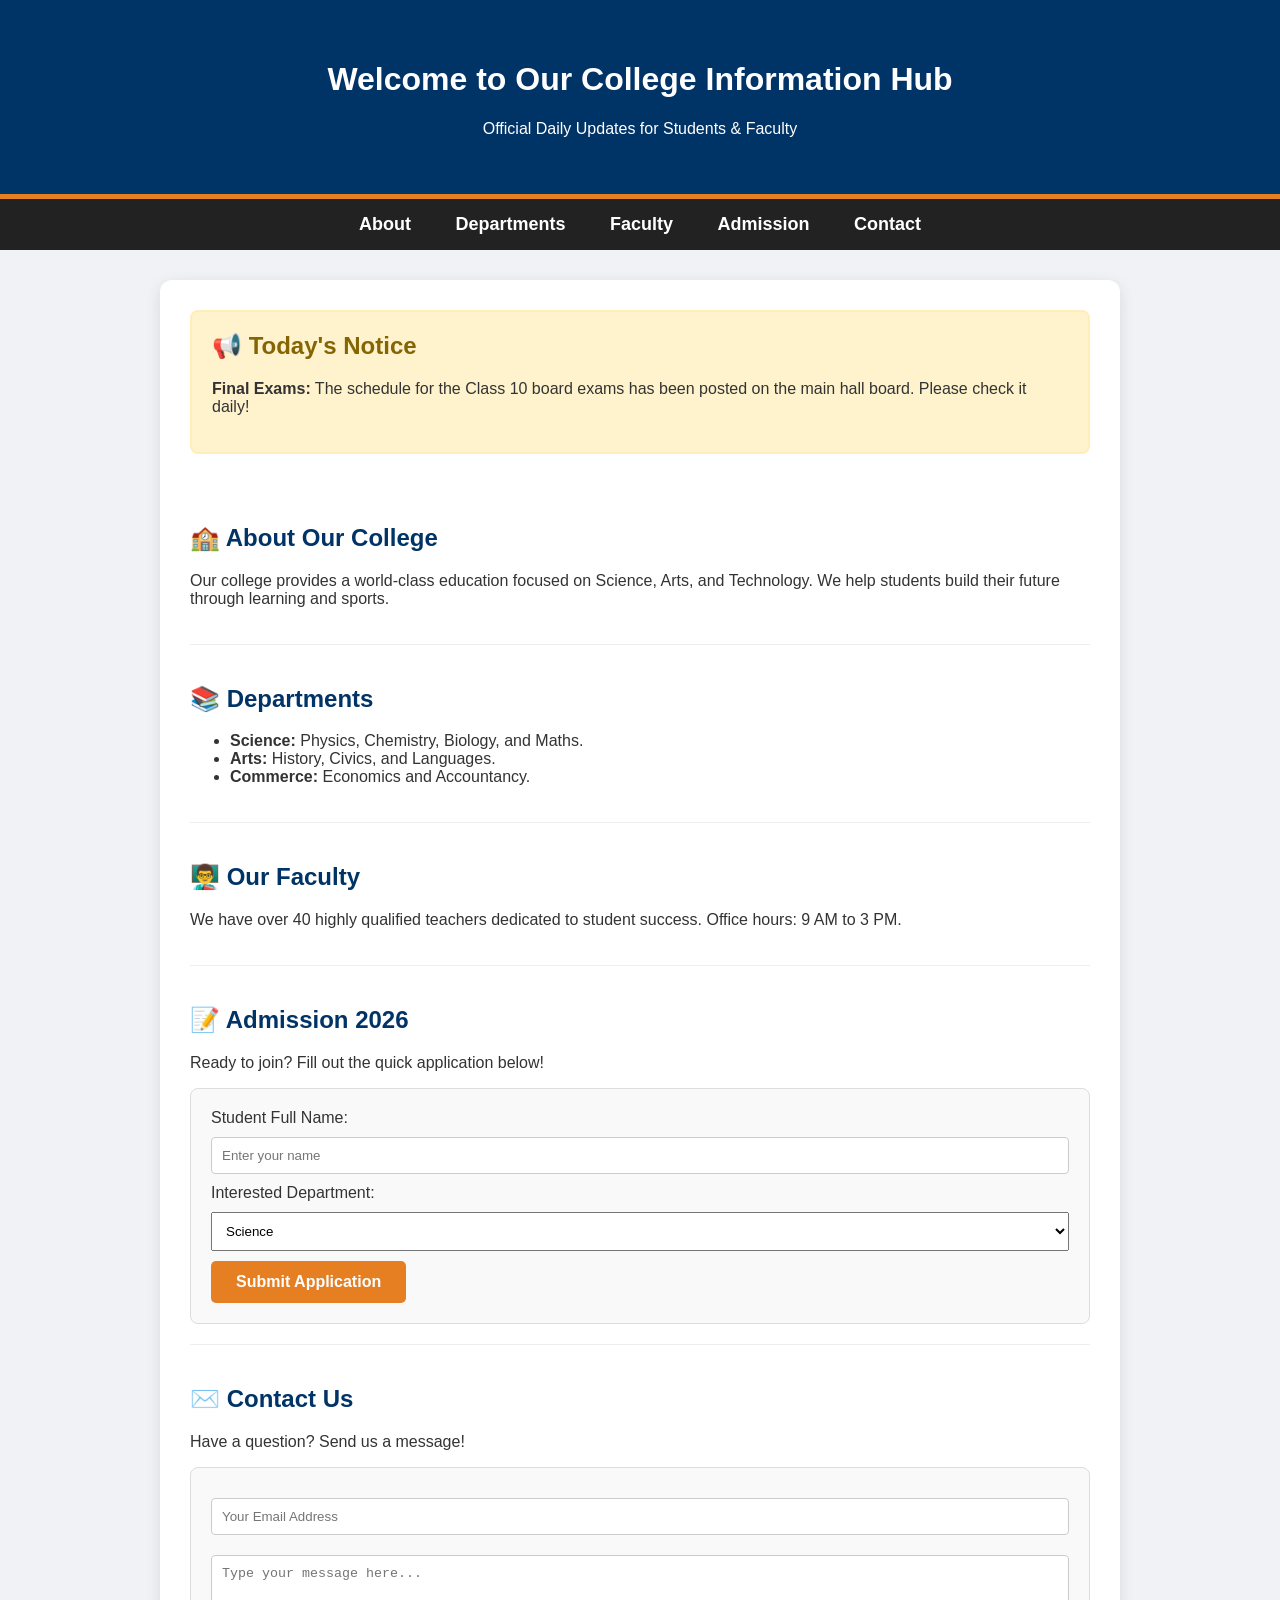
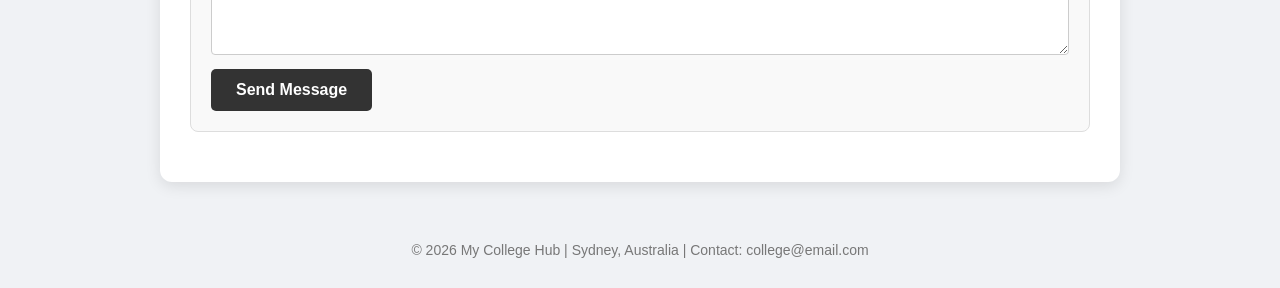
==== index.html @ e06d5045 "Update index.html" ====
<!DOCTYPE html>
<html>
<head>
    <title>My College Information Hub</title>
    <style>
        body { font-family: 'Segoe UI', Tahoma, Geneva, Verdana, sans-serif; margin: 0; background-color: #f0f2f5; color: #333; }
        header { background: #003366; color: white; padding: 40px 20px; text-align: center; border-bottom: 5px solid #e67e22; }
        nav { background: #222; padding: 15px; text-align: center; position: sticky; top: 0; z-index: 1000; }
        nav a { color: white; text-decoration: none; margin: 0 20px; font-weight: bold; font-size: 18px; }
        nav a:hover { color: #e67e22; }
        .main-container { max-width: 900px; margin: 30px auto; background: white; padding: 30px; border-radius: 12px; box-shadow: 0 4px 15px rgba(0,0,0,0.1); }
        .notice-board { background: #fff3cd; border: 2px solid #ffeeba; padding: 20px; border-radius: 8px; margin-bottom: 30px; }
        .notice-board h2 { color: #856404; margin-top: 0; }
        section { padding: 20px 0; border-bottom: 1px solid #eee; }
        h2 { color: #003366; }
        
        /* New styles for the Form */
        .form-box { background: #f9f9f9; padding: 20px; border-radius: 8px; border: 1px solid #ddd; margin-top: 15px; text-align: left; }
        input, textarea { width: 100%; padding: 10px; margin: 10px 0; border: 1px solid #ccc; border-radius: 4px; box-sizing: border-box; }
        
        footer { text-align: center; padding: 30px; color: #777; font-size: 14px; }
        .btn { background: #e67e22; color: white; padding: 12px 25px; border: none; border-radius: 5px; cursor: pointer; font-size: 16px; font-weight: bold; }
        .btn:hover { background: #d35400; }
    </style>
</head>
<body>

<header>
    <h1>Welcome to Our College Information Hub</h1>
    <p>Official Daily Updates for Students & Faculty</p>
</header>

<nav>
    <a href="#about">About</a>
    <a href="#departments">Departments</a>
    <a href="#faculty">Faculty</a>
    <a href="#admission">Admission</a>
    <a href="#contact">Contact</a>
</nav>

<div class="main-container">

    <div class="notice-board">
        <h2>📢 Today's Notice</h2>
        <p><strong>Final Exams:</strong> The schedule for the Class 10 board exams has been posted on the main hall board. Please check it daily!</p>
    </div>

    <section id="about">
        <h2>🏫 About Our College</h2>
        <p>Our college provides a world-class education focused on Science, Arts, and Technology. We help students build their future through learning and sports.</p>
    </section>

    <section id="departments">
        <h2>📚 Departments</h2>
        <ul>
            <li><strong>Science:</strong> Physics, Chemistry, Biology, and Maths.</li>
            <li><strong>Arts:</strong> History, Civics, and Languages.</li>
            <li><strong>Commerce:</strong> Economics and Accountancy.</li>
        </ul>
    </section>

    <section id="faculty">
        <h2>👨‍🏫 Our Faculty</h2>
        <p>We have over 40 highly qualified teachers dedicated to student success. Office hours: 9 AM to 3 PM.</p>
    </section>

    <section id="admission">
        <h2>📝 Admission 2026</h2>
        <p>Ready to join? Fill out the quick application below!</p>
        
        <div class="form-box">
            <label>Student Full Name:</label>
            <input type="text" id="studentName" placeholder="Enter your name">
            
            <label>Interested Department:</label>
            <select style="width: 100%; padding: 10px; margin: 10px 0;">
                <option>Science</option>
                <option>Arts</option>
                <option>Commerce</option>
            </select>

            <button class="btn" onclick="submitForm()">Submit Application</button>
        </div>
    </section>

    <section id="contact" style="border-bottom: none;">
        <h2>✉️ Contact Us</h2>
        <p>Have a question? Send us a message!</p>
        <div class="form-box">
            <input type="email" placeholder="Your Email Address">
            <textarea placeholder="Type your message here..." style="height: 100px;"></textarea>
            <button class="btn" style="background: #333;" onclick="submitForm()">Send Message</button>
        </div>
    </section>

</div>

<footer>
    &copy; 2026 My College Hub | Sydney, Australia | Contact: college@email.com
</footer>

<script>
    function submitForm() {
        alert("Success! Your information has been sent to the College Office. We will contact you soon!");
    }
</script>

</body>
</html>
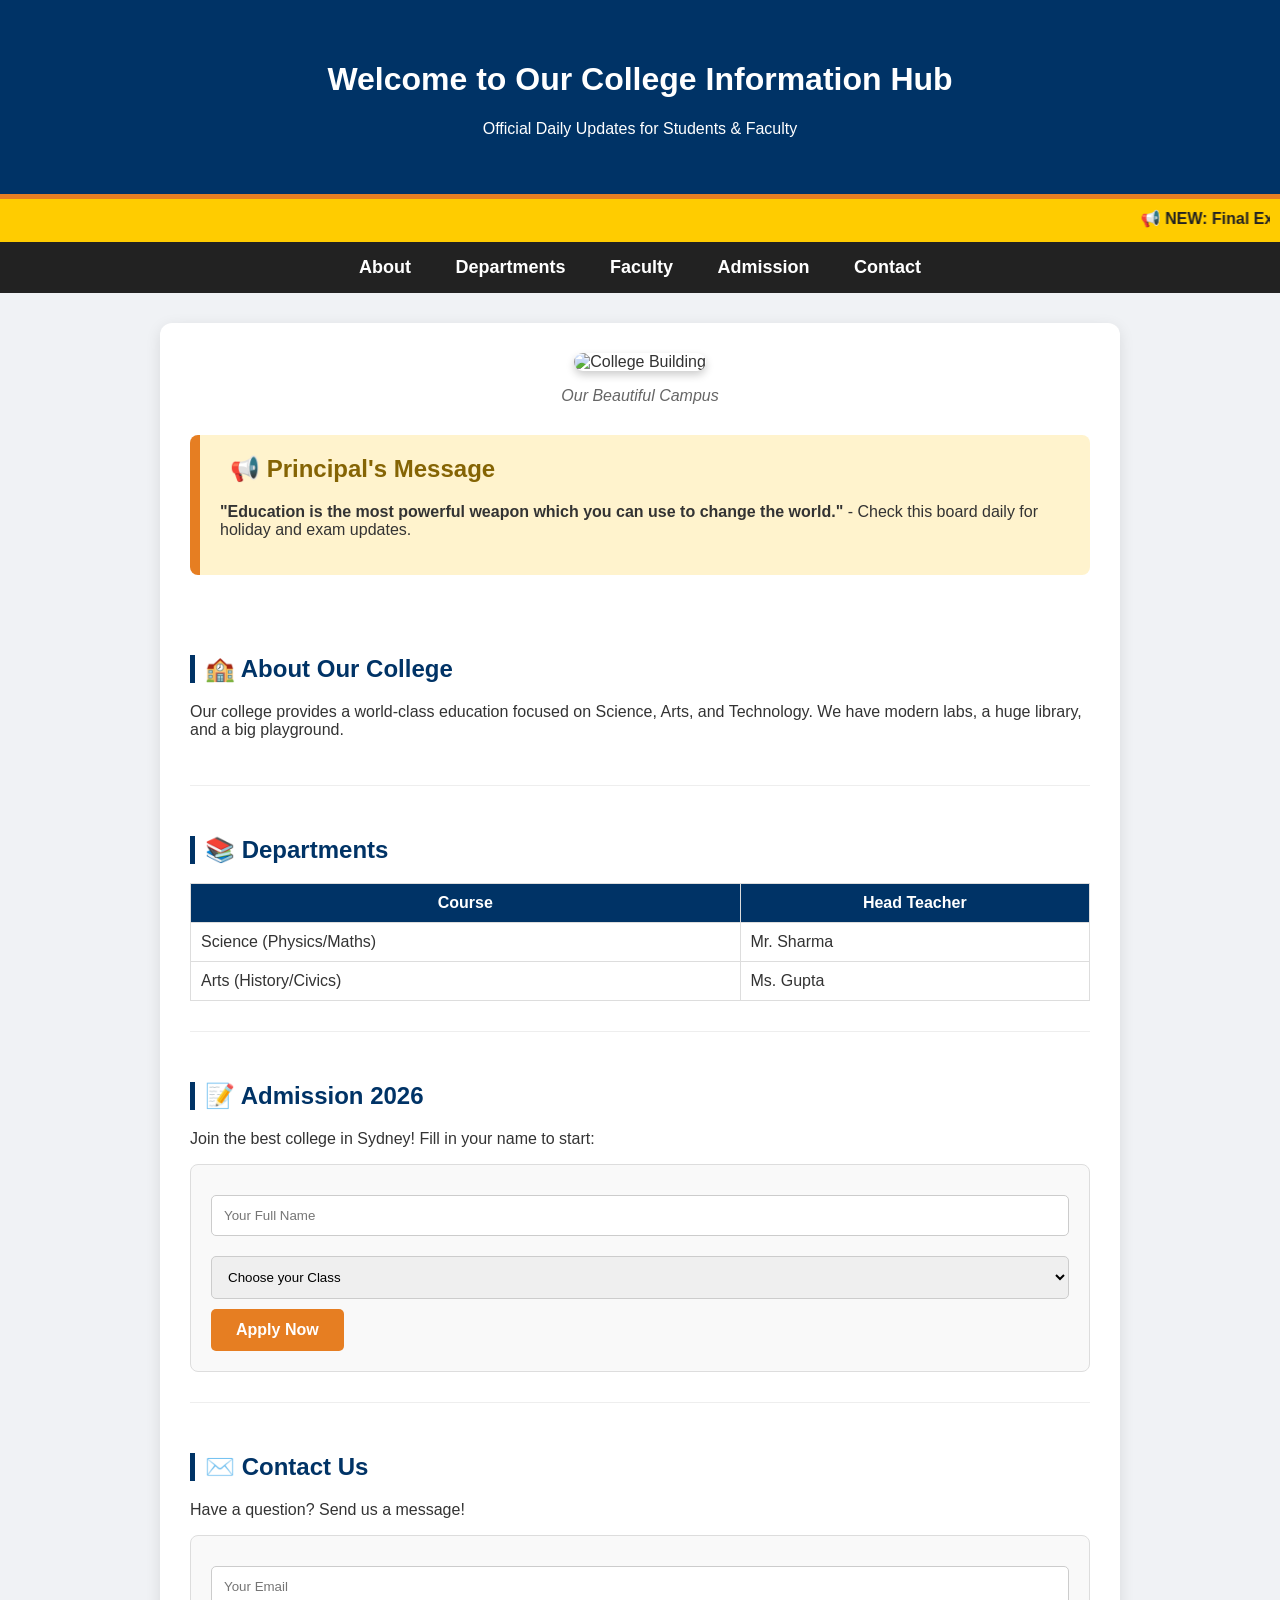
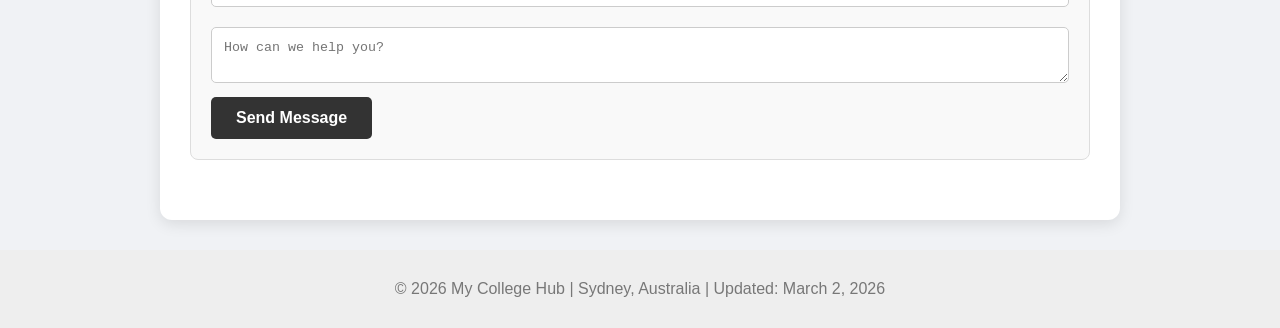
==== commit 7597247c: "Update index.html" ====
--- a/index.html
+++ b/index.html
@@ -3,24 +3,33 @@
 <head>
     <title>My College Information Hub</title>
     <style>
+        /* This part makes the website look beautiful */
         body { font-family: 'Segoe UI', Tahoma, Geneva, Verdana, sans-serif; margin: 0; background-color: #f0f2f5; color: #333; }
+        
         header { background: #003366; color: white; padding: 40px 20px; text-align: center; border-bottom: 5px solid #e67e22; }
+        
+        /* THE MOVING NEWS BAR */
+        .news-ticker { background: #ffcc00; color: #222; padding: 10px; font-weight: bold; overflow: hidden; }
+        
         nav { background: #222; padding: 15px; text-align: center; position: sticky; top: 0; z-index: 1000; }
-        nav a { color: white; text-decoration: none; margin: 0 20px; font-weight: bold; font-size: 18px; }
-        nav a:hover { color: #e67e22; }
+        nav a { color: white; text-decoration: none; margin: 0 20px; font-weight: bold; font-size: 18px; transition: 0.3s; }
+        nav a:hover { color: #e67e22; border-bottom: 2px solid #e67e22; }
+        
         .main-container { max-width: 900px; margin: 30px auto; background: white; padding: 30px; border-radius: 12px; box-shadow: 0 4px 15px rgba(0,0,0,0.1); }
-        .notice-board { background: #fff3cd; border: 2px solid #ffeeba; padding: 20px; border-radius: 8px; margin-bottom: 30px; }
-        .notice-board h2 { color: #856404; margin-top: 0; }
-        section { padding: 20px 0; border-bottom: 1px solid #eee; }
-        h2 { color: #003366; }
         
-        /* New styles for the Form */
-        .form-box { background: #f9f9f9; padding: 20px; border-radius: 8px; border: 1px solid #ddd; margin-top: 15px; text-align: left; }
-        input, textarea { width: 100%; padding: 10px; margin: 10px 0; border: 1px solid #ccc; border-radius: 4px; box-sizing: border-box; }
+        .notice-board { background: #fff3cd; border-left: 10px solid #e67e22; padding: 20px; border-radius: 8px; margin-bottom: 30px; }
         
-        footer { text-align: center; padding: 30px; color: #777; font-size: 14px; }
-        .btn { background: #e67e22; color: white; padding: 12px 25px; border: none; border-radius: 5px; cursor: pointer; font-size: 16px; font-weight: bold; }
-        .btn:hover { background: #d35400; }
+        section { padding: 30px 0; border-bottom: 1px solid #eee; }
+        h2 { color: #003366; border-left: 5px solid #003366; padding-left: 10px; }
+        
+        /* MAKING BUTTONS COOL */
+        .btn { background: #e67e22; color: white; padding: 12px 25px; border: none; border-radius: 5px; cursor: pointer; font-size: 16px; font-weight: bold; transition: 0.3s; }
+        .btn:hover { background: #d35400; transform: scale(1.05); }
+
+        .form-box { background: #f9f9f9; padding: 20px; border-radius: 8px; border: 1px solid #ddd; margin-top: 15px; }
+        input, select, textarea { width: 100%; padding: 12px; margin: 10px 0; border: 1px solid #ccc; border-radius: 5px; box-sizing: border-box; }
+        
+        footer { text-align: center; padding: 30px; color: #777; background: #eee; margin-top: 20px; }
     </style>
 </head>
 <body>
@@ -29,6 +38,10 @@
     <h1>Welcome to Our College Information Hub</h1>
     <p>Official Daily Updates for Students & Faculty</p>
 </header>
+
+<div class="news-ticker">
+    <marquee>📢 NEW: Final Exam Hall Tickets are now available in the office! | Sports Day registrations close this Friday! | Welcome to the 2026 Batch!</marquee>
+</div>
 
 <nav>
     <a href="#about">About</a>
@@ -40,46 +53,50 @@
 
 <div class="main-container">
 
+    <div style="text-align: center; margin-bottom: 30px;">
+        <img src="https://images.unsplash.com/photo-1541339907198-e08756dedf3f?auto=format&fit=crop&w=800&q=80" alt="College Building" style="width:100%; border-radius:12px; box-shadow: 0 4px 8px rgba(0,0,0,0.2);">
+        <p style="font-style: italic; color: #666;">Our Beautiful Campus</p>
+    </div>
+
     <div class="notice-board">
-        <h2>📢 Today's Notice</h2>
-        <p><strong>Final Exams:</strong> The schedule for the Class 10 board exams has been posted on the main hall board. Please check it daily!</p>
+        <h2 style="border:none; margin-top:0; color:#856404;">📢 Principal's Message</h2>
+        <p><strong>"Education is the most powerful weapon which you can use to change the world."</strong> - Check this board daily for holiday and exam updates.</p>
     </div>
 
     <section id="about">
         <h2>🏫 About Our College</h2>
-        <p>Our college provides a world-class education focused on Science, Arts, and Technology. We help students build their future through learning and sports.</p>
+        <p>Our college provides a world-class education focused on Science, Arts, and Technology. We have modern labs, a huge library, and a big playground.</p>
     </section>
 
     <section id="departments">
         <h2>📚 Departments</h2>
-        <ul>
-            <li><strong>Science:</strong> Physics, Chemistry, Biology, and Maths.</li>
-            <li><strong>Arts:</strong> History, Civics, and Languages.</li>
-            <li><strong>Commerce:</strong> Economics and Accountancy.</li>
-        </ul>
-    </section>
-
-    <section id="faculty">
-        <h2>👨‍🏫 Our Faculty</h2>
-        <p>We have over 40 highly qualified teachers dedicated to student success. Office hours: 9 AM to 3 PM.</p>
+        <table style="width:100%; border-collapse: collapse;">
+            <tr style="background:#003366; color:white;">
+                <th style="padding:10px; border:1px solid #ddd;">Course</th>
+                <th style="padding:10px; border:1px solid #ddd;">Head Teacher</th>
+            </tr>
+            <tr>
+                <td style="padding:10px; border:1px solid #ddd;">Science (Physics/Maths)</td>
+                <td style="padding:10px; border:1px solid #ddd;">Mr. Sharma</td>
+            </tr>
+            <tr>
+                <td style="padding:10px; border:1px solid #ddd;">Arts (History/Civics)</td>
+                <td style="padding:10px; border:1px solid #ddd;">Ms. Gupta</td>
+            </tr>
+        </table>
     </section>
 
     <section id="admission">
         <h2>📝 Admission 2026</h2>
-        <p>Ready to join? Fill out the quick application below!</p>
-        
+        <p>Join the best college in Sydney! Fill in your name to start:</p>
         <div class="form-box">
-            <label>Student Full Name:</label>
-            <input type="text" id="studentName" placeholder="Enter your name">
-            
-            <label>Interested Department:</label>
-            <select style="width: 100%; padding: 10px; margin: 10px 0;">
-                <option>Science</option>
-                <option>Arts</option>
-                <option>Commerce</option>
+            <input type="text" id="name" placeholder="Your Full Name">
+            <select>
+                <option>Choose your Class</option>
+                <option>11th Grade</option>
+                <option>12th Grade</option>
             </select>
-
-            <button class="btn" onclick="submitForm()">Submit Application</button>
+            <button class="btn" onclick="sayHello()">Apply Now</button>
         </div>
     </section>
 
@@ -87,21 +104,21 @@
         <h2>✉️ Contact Us</h2>
         <p>Have a question? Send us a message!</p>
         <div class="form-box">
-            <input type="email" placeholder="Your Email Address">
-            <textarea placeholder="Type your message here..." style="height: 100px;"></textarea>
-            <button class="btn" style="background: #333;" onclick="submitForm()">Send Message</button>
+            <input type="email" placeholder="Your Email">
+            <textarea placeholder="How can we help you?"></textarea>
+            <button class="btn" style="background: #333;" onclick="sayHello()">Send Message</button>
         </div>
     </section>
 
 </div>
 
 <footer>
-    &copy; 2026 My College Hub | Sydney, Australia | Contact: college@email.com
+    &copy; 2026 My College Hub | Sydney, Australia | Updated: March 2, 2026
 </footer>
 
 <script>
-    function submitForm() {
-        alert("Success! Your information has been sent to the College Office. We will contact you soon!");
+    function sayHello() {
+        alert("Success! Your message has been sent to the College Office. Have a great day!");
     }
 </script>
 
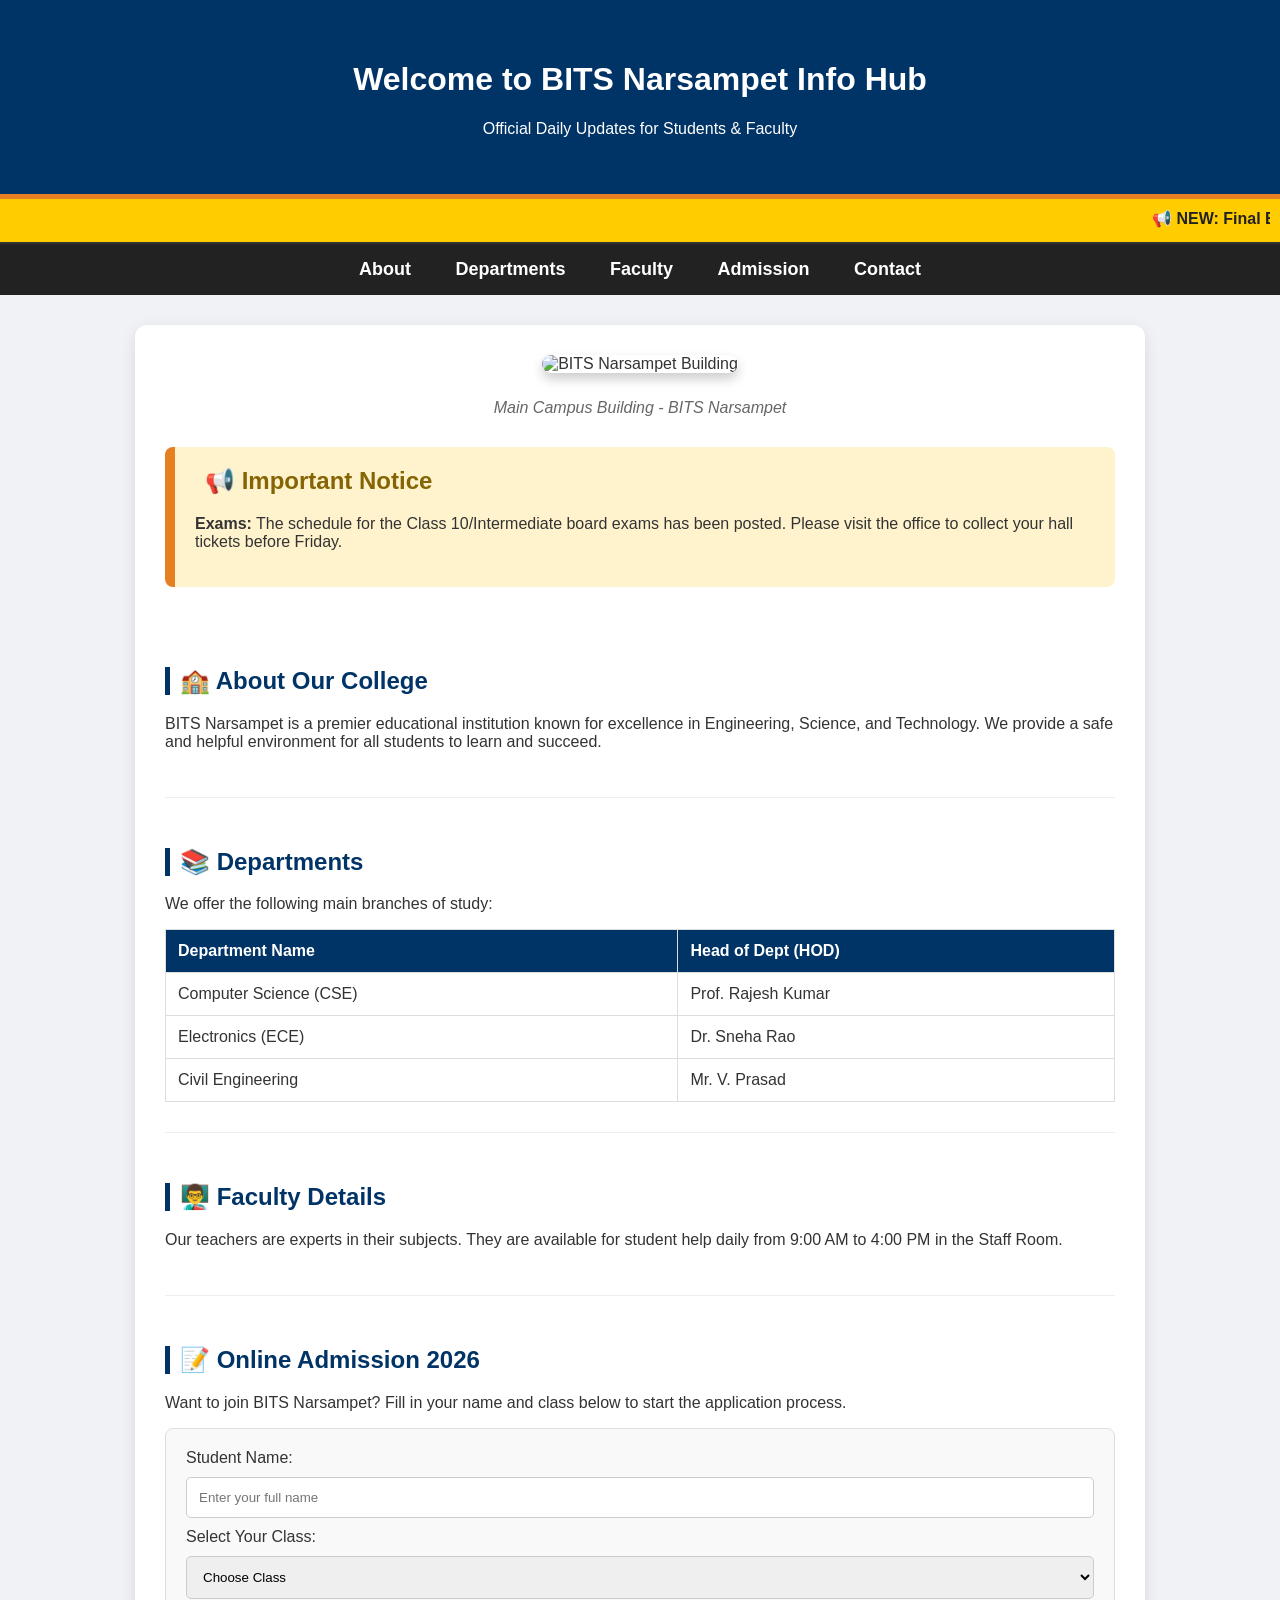
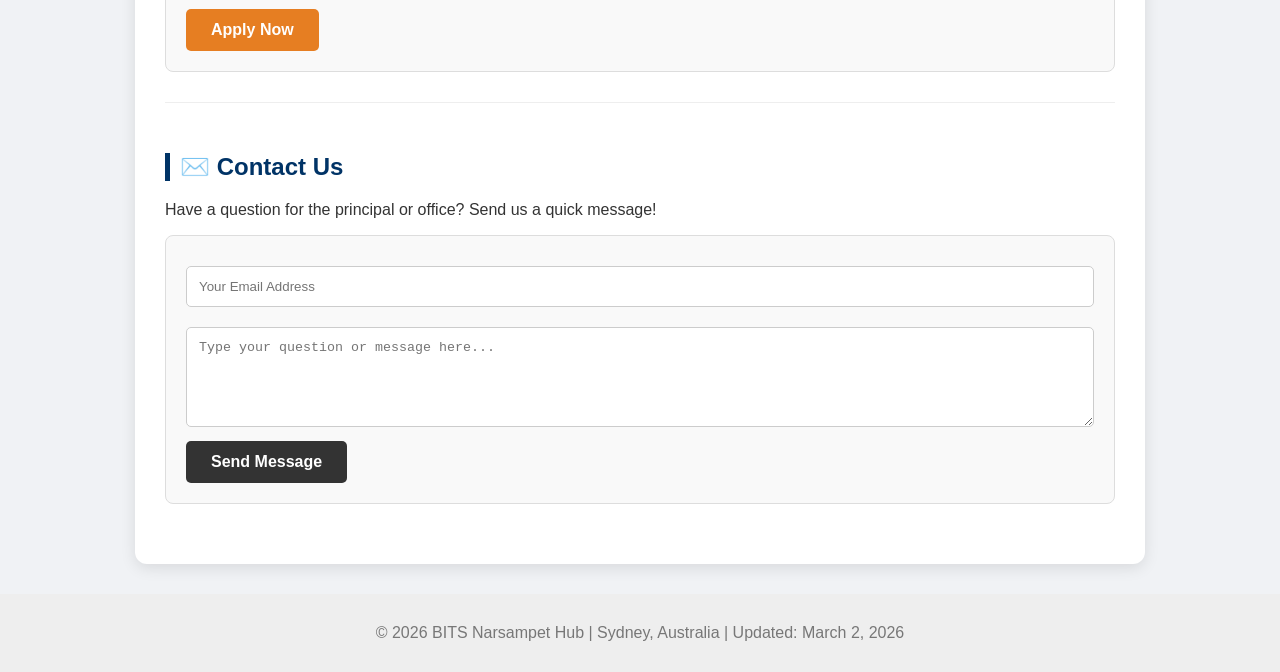
==== commit 1415b9b5: "Update index.html" ====
--- a/index.html
+++ b/index.html
@@ -1,28 +1,28 @@
 <!DOCTYPE html>
 <html>
 <head>
-    <title>My College Information Hub</title>
+    <title>BITS Narsampet - Student Information Hub</title>
     <style>
-        /* This part makes the website look beautiful */
+        /* This part makes the website look beautiful and professional */
         body { font-family: 'Segoe UI', Tahoma, Geneva, Verdana, sans-serif; margin: 0; background-color: #f0f2f5; color: #333; }
         
         header { background: #003366; color: white; padding: 40px 20px; text-align: center; border-bottom: 5px solid #e67e22; }
         
-        /* THE MOVING NEWS BAR */
-        .news-ticker { background: #ffcc00; color: #222; padding: 10px; font-weight: bold; overflow: hidden; }
+        /* THE MOVING NEWS BAR (MARQUEE) */
+        .news-ticker { background: #ffcc00; color: #222; padding: 10px; font-weight: bold; overflow: hidden; border-bottom: 2px solid #333; }
         
         nav { background: #222; padding: 15px; text-align: center; position: sticky; top: 0; z-index: 1000; }
         nav a { color: white; text-decoration: none; margin: 0 20px; font-weight: bold; font-size: 18px; transition: 0.3s; }
         nav a:hover { color: #e67e22; border-bottom: 2px solid #e67e22; }
         
-        .main-container { max-width: 900px; margin: 30px auto; background: white; padding: 30px; border-radius: 12px; box-shadow: 0 4px 15px rgba(0,0,0,0.1); }
+        .main-container { max-width: 950px; margin: 30px auto; background: white; padding: 30px; border-radius: 12px; box-shadow: 0 4px 15px rgba(0,0,0,0.1); }
         
         .notice-board { background: #fff3cd; border-left: 10px solid #e67e22; padding: 20px; border-radius: 8px; margin-bottom: 30px; }
         
         section { padding: 30px 0; border-bottom: 1px solid #eee; }
         h2 { color: #003366; border-left: 5px solid #003366; padding-left: 10px; }
         
-        /* MAKING BUTTONS COOL */
+        /* COOL BUTTONS */
         .btn { background: #e67e22; color: white; padding: 12px 25px; border: none; border-radius: 5px; cursor: pointer; font-size: 16px; font-weight: bold; transition: 0.3s; }
         .btn:hover { background: #d35400; transform: scale(1.05); }
 
@@ -30,17 +30,20 @@
         input, select, textarea { width: 100%; padding: 12px; margin: 10px 0; border: 1px solid #ccc; border-radius: 5px; box-sizing: border-box; }
         
         footer { text-align: center; padding: 30px; color: #777; background: #eee; margin-top: 20px; }
+        
+        /* This makes the image look nice */
+        .college-img { width: 100%; border-radius: 12px; box-shadow: 0 6px 12px rgba(0,0,0,0.2); margin-bottom: 10px; }
     </style>
 </head>
 <body>
 
 <header>
-    <h1>Welcome to Our College Information Hub</h1>
+    <h1>Welcome to BITS Narsampet Info Hub</h1>
     <p>Official Daily Updates for Students & Faculty</p>
 </header>
 
 <div class="news-ticker">
-    <marquee>📢 NEW: Final Exam Hall Tickets are now available in the office! | Sports Day registrations close this Friday! | Welcome to the 2026 Batch!</marquee>
+    <marquee scrollamount="7">📢 NEW: Final Exam Hall Tickets are now available! | BITS Narsampet Sports Day starts next Monday! | Admission Open for 2026 Batch! | Check the Notice Board for Holiday details.</marquee>
 </div>
 
 <nav>
@@ -54,71 +57,85 @@
 <div class="main-container">
 
     <div style="text-align: center; margin-bottom: 30px;">
-        <img src="https://images.unsplash.com/photo-1541339907198-e08756dedf3f?auto=format&fit=crop&w=800&q=80" alt="College Building" style="width:100%; border-radius:12px; box-shadow: 0 4px 8px rgba(0,0,0,0.2);">
-        <p style="font-style: italic; color: #666;">Our Beautiful Campus</p>
+        <img src="https://bitswgl.ac.in/assets/img/about/bits_building.png" alt="BITS Narsampet Building" class="college-img">
+        <p style="font-style: italic; color: #666;">Main Campus Building - BITS Narsampet</p>
     </div>
 
     <div class="notice-board">
-        <h2 style="border:none; margin-top:0; color:#856404;">📢 Principal's Message</h2>
-        <p><strong>"Education is the most powerful weapon which you can use to change the world."</strong> - Check this board daily for holiday and exam updates.</p>
+        <h2 style="border:none; margin-top:0; color:#856404;">📢 Important Notice</h2>
+        <p><strong>Exams:</strong> The schedule for the Class 10/Intermediate board exams has been posted. Please visit the office to collect your hall tickets before Friday.</p>
     </div>
 
     <section id="about">
         <h2>🏫 About Our College</h2>
-        <p>Our college provides a world-class education focused on Science, Arts, and Technology. We have modern labs, a huge library, and a big playground.</p>
+        <p>BITS Narsampet is a premier educational institution known for excellence in Engineering, Science, and Technology. We provide a safe and helpful environment for all students to learn and succeed.</p>
     </section>
 
     <section id="departments">
         <h2>📚 Departments</h2>
-        <table style="width:100%; border-collapse: collapse;">
+        <p>We offer the following main branches of study:</p>
+        <table style="width:100%; border-collapse: collapse; margin-top: 10px;">
             <tr style="background:#003366; color:white;">
-                <th style="padding:10px; border:1px solid #ddd;">Course</th>
-                <th style="padding:10px; border:1px solid #ddd;">Head Teacher</th>
+                <th style="padding:12px; border:1px solid #ddd; text-align: left;">Department Name</th>
+                <th style="padding:12px; border:1px solid #ddd; text-align: left;">Head of Dept (HOD)</th>
             </tr>
             <tr>
-                <td style="padding:10px; border:1px solid #ddd;">Science (Physics/Maths)</td>
-                <td style="padding:10px; border:1px solid #ddd;">Mr. Sharma</td>
+                <td style="padding:12px; border:1px solid #ddd;">Computer Science (CSE)</td>
+                <td style="padding:12px; border:1px solid #ddd;">Prof. Rajesh Kumar</td>
             </tr>
             <tr>
-                <td style="padding:10px; border:1px solid #ddd;">Arts (History/Civics)</td>
-                <td style="padding:10px; border:1px solid #ddd;">Ms. Gupta</td>
+                <td style="padding:12px; border:1px solid #ddd;">Electronics (ECE)</td>
+                <td style="padding:12px; border:1px solid #ddd;">Dr. Sneha Rao</td>
+            </tr>
+            <tr>
+                <td style="padding:12px; border:1px solid #ddd;">Civil Engineering</td>
+                <td style="padding:12px; border:1px solid #ddd;">Mr. V. Prasad</td>
             </tr>
         </table>
     </section>
 
+    <section id="faculty">
+        <h2>👨‍🏫 Faculty Details</h2>
+        <p>Our teachers are experts in their subjects. They are available for student help daily from 9:00 AM to 4:00 PM in the Staff Room.</p>
+    </section>
+
     <section id="admission">
-        <h2>📝 Admission 2026</h2>
-        <p>Join the best college in Sydney! Fill in your name to start:</p>
+        <h2>📝 Online Admission 2026</h2>
+        <p>Want to join BITS Narsampet? Fill in your name and class below to start the application process.</p>
         <div class="form-box">
-            <input type="text" id="name" placeholder="Your Full Name">
+            <label>Student Name:</label>
+            <input type="text" placeholder="Enter your full name">
+            
+            <label>Select Your Class:</label>
             <select>
-                <option>Choose your Class</option>
-                <option>11th Grade</option>
-                <option>12th Grade</option>
+                <option>Choose Class</option>
+                <option>10th Standard</option>
+                <option>Intermediate (11th/12th)</option>
+                <option>Engineering (B.Tech)</option>
             </select>
-            <button class="btn" onclick="sayHello()">Apply Now</button>
+            <button class="btn" onclick="showSuccess()">Apply Now</button>
         </div>
     </section>
 
     <section id="contact" style="border-bottom: none;">
         <h2>✉️ Contact Us</h2>
-        <p>Have a question? Send us a message!</p>
+        <p>Have a question for the principal or office? Send us a quick message!</p>
         <div class="form-box">
-            <input type="email" placeholder="Your Email">
-            <textarea placeholder="How can we help you?"></textarea>
-            <button class="btn" style="background: #333;" onclick="sayHello()">Send Message</button>
+            <input type="email" placeholder="Your Email Address">
+            <textarea placeholder="Type your question or message here..." style="height: 100px;"></textarea>
+            <button class="btn" style="background: #333;" onclick="showSuccess()">Send Message</button>
         </div>
     </section>
 
 </div>
 
 <footer>
-    &copy; 2026 My College Hub | Sydney, Australia | Updated: March 2, 2026
+    &copy; 2026 BITS Narsampet Hub | Sydney, Australia | Updated: March 2, 2026
 </footer>
 
 <script>
-    function sayHello() {
-        alert("Success! Your message has been sent to the College Office. Have a great day!");
+    function showSuccess() {
+        alert("Success! Your information has been sent to the College Office. We will contact you soon!");
     }
 </script>
 
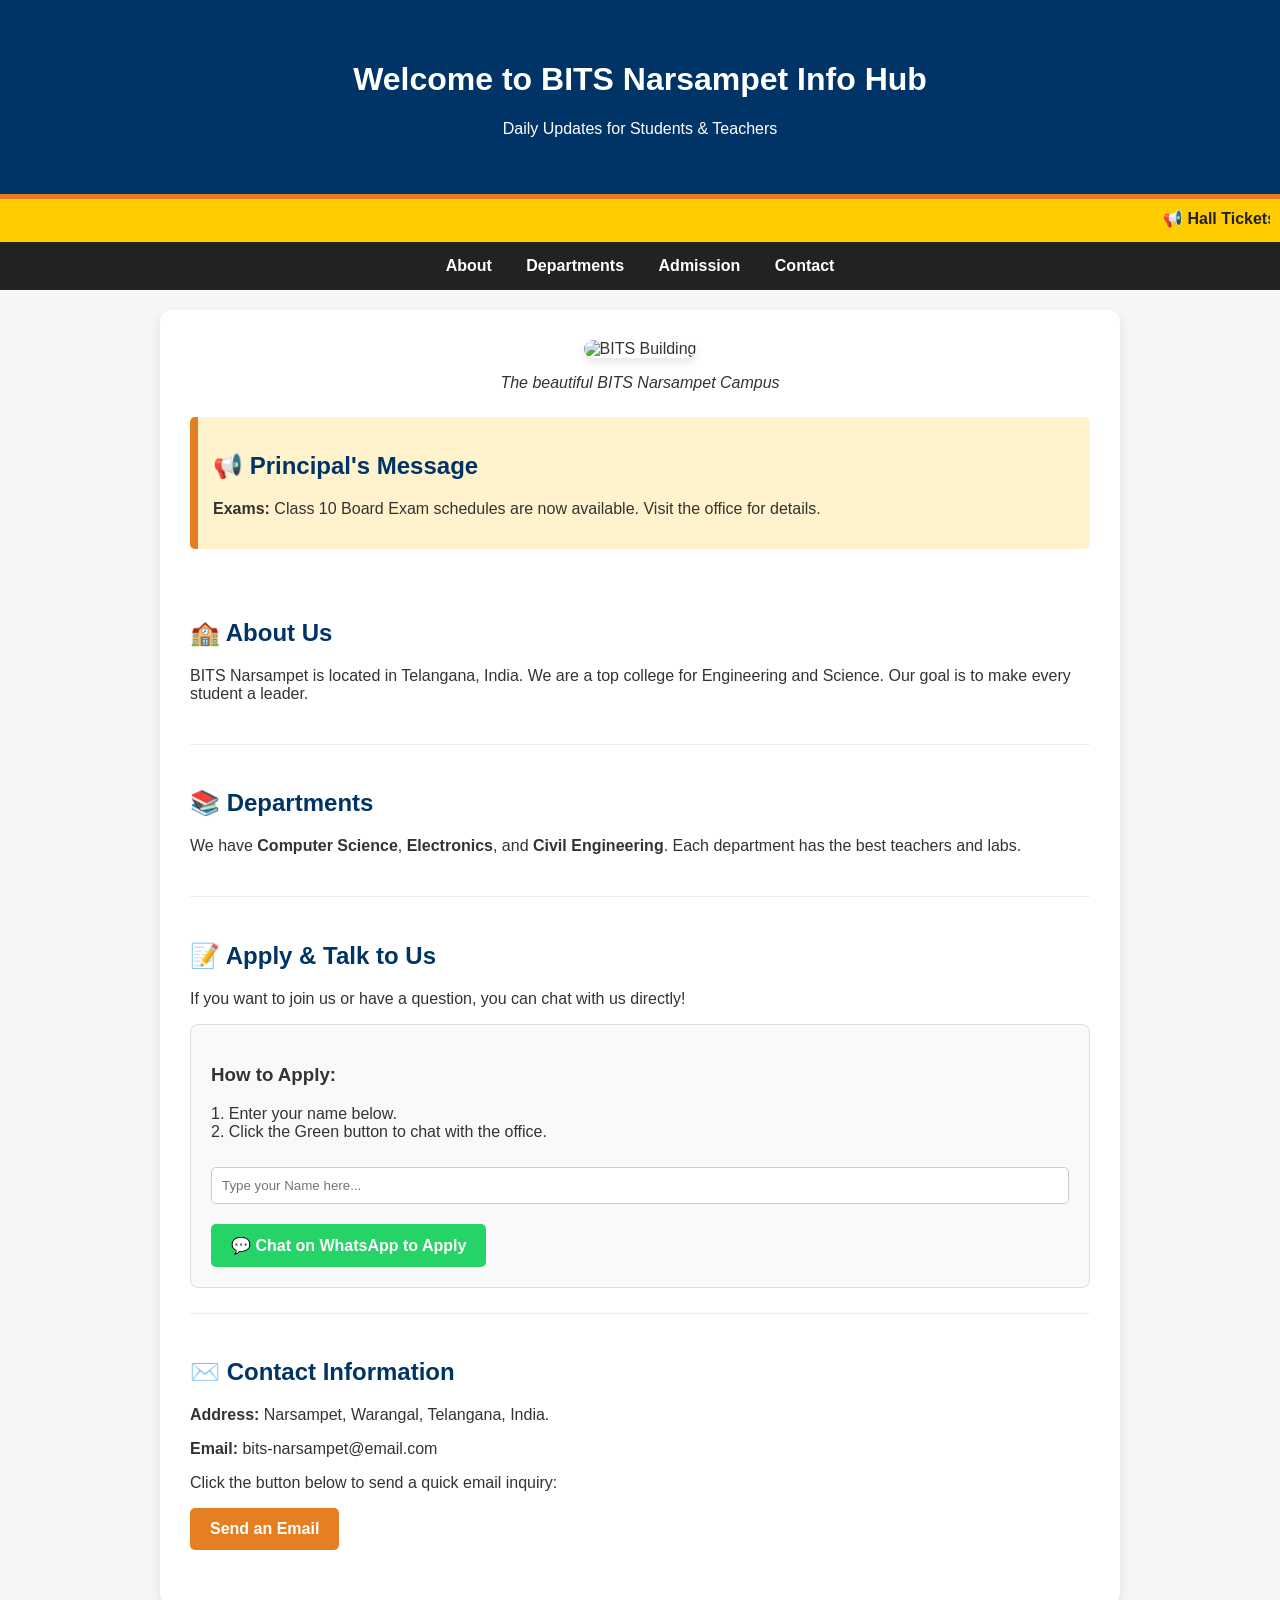
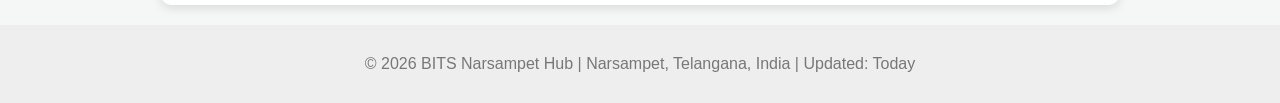
==== commit dea9e0e8: "Update index.html" ====
--- a/index.html
+++ b/index.html
@@ -1,143 +1,111 @@
 <!DOCTYPE html>
 <html>
 <head>
-    <title>BITS Narsampet - Student Information Hub</title>
+    <title>BITS Narsampet - Student Hub</title>
     <style>
-        /* This part makes the website look beautiful and professional */
-        body { font-family: 'Segoe UI', Tahoma, Geneva, Verdana, sans-serif; margin: 0; background-color: #f0f2f5; color: #333; }
+        /* Modern and clean look */
+        body { font-family: 'Segoe UI', sans-serif; margin: 0; background-color: #f4f7f6; color: #333; }
         
         header { background: #003366; color: white; padding: 40px 20px; text-align: center; border-bottom: 5px solid #e67e22; }
         
-        /* THE MOVING NEWS BAR (MARQUEE) */
-        .news-ticker { background: #ffcc00; color: #222; padding: 10px; font-weight: bold; overflow: hidden; border-bottom: 2px solid #333; }
+        /* Moving News Bar */
+        .news-ticker { background: #ffcc00; color: #222; padding: 10px; font-weight: bold; }
         
         nav { background: #222; padding: 15px; text-align: center; position: sticky; top: 0; z-index: 1000; }
-        nav a { color: white; text-decoration: none; margin: 0 20px; font-weight: bold; font-size: 18px; transition: 0.3s; }
-        nav a:hover { color: #e67e22; border-bottom: 2px solid #e67e22; }
+        nav a { color: white; text-decoration: none; margin: 0 15px; font-weight: bold; }
+        nav a:hover { color: #e67e22; }
         
-        .main-container { max-width: 950px; margin: 30px auto; background: white; padding: 30px; border-radius: 12px; box-shadow: 0 4px 15px rgba(0,0,0,0.1); }
+        .main-container { max-width: 900px; margin: 20px auto; background: white; padding: 30px; border-radius: 12px; box-shadow: 0 4px 10px rgba(0,0,0,0.1); }
         
-        .notice-board { background: #fff3cd; border-left: 10px solid #e67e22; padding: 20px; border-radius: 8px; margin-bottom: 30px; }
+        .notice-board { background: #fff3cd; border-left: 8px solid #e67e22; padding: 15px; border-radius: 5px; margin-bottom: 25px; }
         
-        section { padding: 30px 0; border-bottom: 1px solid #eee; }
-        h2 { color: #003366; border-left: 5px solid #003366; padding-left: 10px; }
+        section { padding: 25px 0; border-bottom: 1px solid #eee; }
+        h2 { color: #003366; }
         
-        /* COOL BUTTONS */
-        .btn { background: #e67e22; color: white; padding: 12px 25px; border: none; border-radius: 5px; cursor: pointer; font-size: 16px; font-weight: bold; transition: 0.3s; }
-        .btn:hover { background: #d35400; transform: scale(1.05); }
+        /* Button Styles */
+        .btn { background: #e67e22; color: white; padding: 12px 20px; border: none; border-radius: 5px; cursor: pointer; font-size: 16px; font-weight: bold; text-decoration: none; display: inline-block; }
+        .btn:hover { background: #d35400; }
+        
+        /* WhatsApp Green Color */
+        .whatsapp-btn { background: #25D366; color: white; padding: 12px 20px; border-radius: 5px; text-decoration: none; font-weight: bold; display: inline-block; margin-top: 10px; }
+        .whatsapp-btn:hover { background: #128C7E; }
 
         .form-box { background: #f9f9f9; padding: 20px; border-radius: 8px; border: 1px solid #ddd; margin-top: 15px; }
-        input, select, textarea { width: 100%; padding: 12px; margin: 10px 0; border: 1px solid #ccc; border-radius: 5px; box-sizing: border-box; }
+        input, select, textarea { width: 100%; padding: 10px; margin: 10px 0; border: 1px solid #ccc; border-radius: 5px; box-sizing: border-box; }
         
-        footer { text-align: center; padding: 30px; color: #777; background: #eee; margin-top: 20px; }
-        
-        /* This makes the image look nice */
-        .college-img { width: 100%; border-radius: 12px; box-shadow: 0 6px 12px rgba(0,0,0,0.2); margin-bottom: 10px; }
+        footer { text-align: center; padding: 30px; color: #777; background: #eee; }
+        .college-img { width: 100%; border-radius: 10px; box-shadow: 0 4px 8px rgba(0,0,0,0.1); }
     </style>
 </head>
 <body>
 
 <header>
     <h1>Welcome to BITS Narsampet Info Hub</h1>
-    <p>Official Daily Updates for Students & Faculty</p>
+    <p>Daily Updates for Students & Teachers</p>
 </header>
 
 <div class="news-ticker">
-    <marquee scrollamount="7">📢 NEW: Final Exam Hall Tickets are now available! | BITS Narsampet Sports Day starts next Monday! | Admission Open for 2026 Batch! | Check the Notice Board for Holiday details.</marquee>
+    <marquee>📢 Hall Tickets are out! | Sports Day next week! | New Admissions for 2026 started! | Stay safe and keep learning.</marquee>
 </div>
 
 <nav>
     <a href="#about">About</a>
     <a href="#departments">Departments</a>
-    <a href="#faculty">Faculty</a>
     <a href="#admission">Admission</a>
     <a href="#contact">Contact</a>
 </nav>
 
 <div class="main-container">
 
-    <div style="text-align: center; margin-bottom: 30px;">
-        <img src="https://bitswgl.ac.in/assets/img/about/bits_building.png" alt="BITS Narsampet Building" class="college-img">
-        <p style="font-style: italic; color: #666;">Main Campus Building - BITS Narsampet</p>
+    <div style="text-align: center; margin-bottom: 25px;">
+        <img src="https://bitswgl.ac.in/assets/img/about/bits_building.png" alt="BITS Building" class="college-img">
+        <p><i>The beautiful BITS Narsampet Campus</i></p>
     </div>
 
     <div class="notice-board">
-        <h2 style="border:none; margin-top:0; color:#856404;">📢 Important Notice</h2>
-        <p><strong>Exams:</strong> The schedule for the Class 10/Intermediate board exams has been posted. Please visit the office to collect your hall tickets before Friday.</p>
+        <h2>📢 Principal's Message</h2>
+        <p><strong>Exams:</strong> Class 10 Board Exam schedules are now available. Visit the office for details.</p>
     </div>
 
     <section id="about">
-        <h2>🏫 About Our College</h2>
-        <p>BITS Narsampet is a premier educational institution known for excellence in Engineering, Science, and Technology. We provide a safe and helpful environment for all students to learn and succeed.</p>
+        <h2>🏫 About Us</h2>
+        <p>BITS Narsampet is located in Telangana, India. We are a top college for Engineering and Science. Our goal is to make every student a leader.</p>
     </section>
 
     <section id="departments">
         <h2>📚 Departments</h2>
-        <p>We offer the following main branches of study:</p>
-        <table style="width:100%; border-collapse: collapse; margin-top: 10px;">
-            <tr style="background:#003366; color:white;">
-                <th style="padding:12px; border:1px solid #ddd; text-align: left;">Department Name</th>
-                <th style="padding:12px; border:1px solid #ddd; text-align: left;">Head of Dept (HOD)</th>
-            </tr>
-            <tr>
-                <td style="padding:12px; border:1px solid #ddd;">Computer Science (CSE)</td>
-                <td style="padding:12px; border:1px solid #ddd;">Prof. Rajesh Kumar</td>
-            </tr>
-            <tr>
-                <td style="padding:12px; border:1px solid #ddd;">Electronics (ECE)</td>
-                <td style="padding:12px; border:1px solid #ddd;">Dr. Sneha Rao</td>
-            </tr>
-            <tr>
-                <td style="padding:12px; border:1px solid #ddd;">Civil Engineering</td>
-                <td style="padding:12px; border:1px solid #ddd;">Mr. V. Prasad</td>
-            </tr>
-        </table>
-    </section>
-
-    <section id="faculty">
-        <h2>👨‍🏫 Faculty Details</h2>
-        <p>Our teachers are experts in their subjects. They are available for student help daily from 9:00 AM to 4:00 PM in the Staff Room.</p>
+        <p>We have <strong>Computer Science</strong>, <strong>Electronics</strong>, and <strong>Civil Engineering</strong>. Each department has the best teachers and labs.</p>
     </section>
 
     <section id="admission">
-        <h2>📝 Online Admission 2026</h2>
-        <p>Want to join BITS Narsampet? Fill in your name and class below to start the application process.</p>
+        <h2>📝 Apply & Talk to Us</h2>
+        <p>If you want to join us or have a question, you can chat with us directly!</p>
+        
         <div class="form-box">
-            <label>Student Name:</label>
-            <input type="text" placeholder="Enter your full name">
+            <h3>How to Apply:</h3>
+            <p>1. Enter your name below.<br>2. Click the Green button to chat with the office.</p>
             
-            <label>Select Your Class:</label>
-            <select>
-                <option>Choose Class</option>
-                <option>10th Standard</option>
-                <option>Intermediate (11th/12th)</option>
-                <option>Engineering (B.Tech)</option>
-            </select>
-            <button class="btn" onclick="showSuccess()">Apply Now</button>
+            <input type="text" id="userName" placeholder="Type your Name here...">
+            
+            <a href="https://wa.me/910000000000?text=Hello! I want to apply to BITS Narsampet." target="_blank" class="whatsapp-btn">
+                💬 Chat on WhatsApp to Apply
+            </a>
         </div>
     </section>
 
     <section id="contact" style="border-bottom: none;">
-        <h2>✉️ Contact Us</h2>
-        <p>Have a question for the principal or office? Send us a quick message!</p>
-        <div class="form-box">
-            <input type="email" placeholder="Your Email Address">
-            <textarea placeholder="Type your question or message here..." style="height: 100px;"></textarea>
-            <button class="btn" style="background: #333;" onclick="showSuccess()">Send Message</button>
-        </div>
+        <h2>✉️ Contact Information</h2>
+        <p><strong>Address:</strong> Narsampet, Warangal, Telangana, India.</p>
+        <p><strong>Email:</strong> bits-narsampet@email.com</p>
+        <p>Click the button below to send a quick email inquiry:</p>
+        <a href="mailto:bits-narsampet@email.com" class="btn">Send an Email</a>
     </section>
 
 </div>
 
 <footer>
-    &copy; 2026 BITS Narsampet Hub | Sydney, Australia | Updated: March 2, 2026
+    &copy; 2026 BITS Narsampet Hub | Narsampet, Telangana, India | Updated: Today
 </footer>
-
-<script>
-    function showSuccess() {
-        alert("Success! Your information has been sent to the College Office. We will contact you soon!");
-    }
-</script>
 
 </body>
 </html>
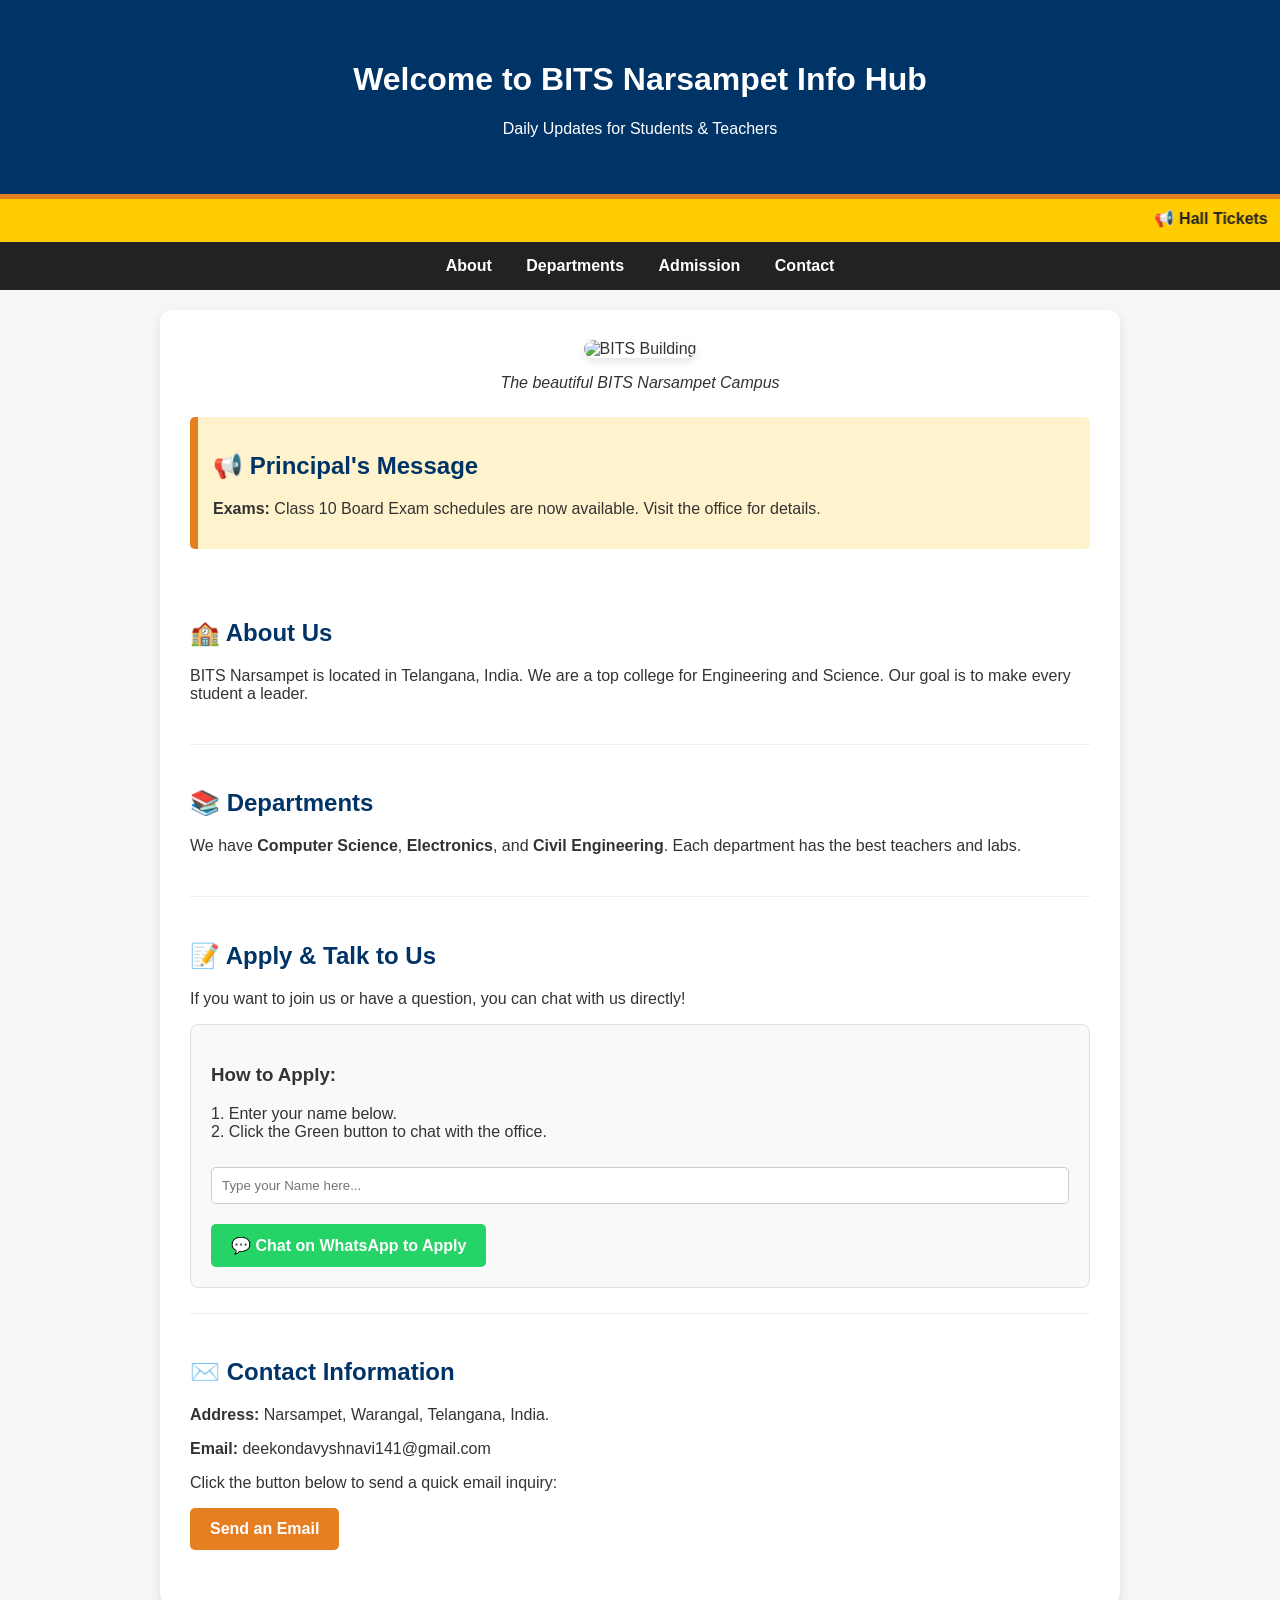
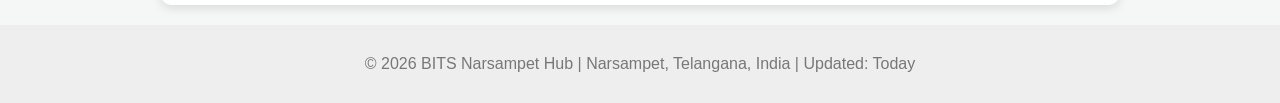
==== commit 0f603854: "Update index.html" ====
--- a/index.html
+++ b/index.html
@@ -96,9 +96,9 @@
     <section id="contact" style="border-bottom: none;">
         <h2>✉️ Contact Information</h2>
         <p><strong>Address:</strong> Narsampet, Warangal, Telangana, India.</p>
-        <p><strong>Email:</strong> bits-narsampet@email.com</p>
+        <p><strong>Email:</strong> deekondavyshnavi141@gmail.com</p>
         <p>Click the button below to send a quick email inquiry:</p>
-        <a href="mailto:bits-narsampet@email.com" class="btn">Send an Email</a>
+        <a href="mailto:deekondavyshnavi141@gmail.com" class="btn">Send an Email</a>
     </section>
 
 </div>
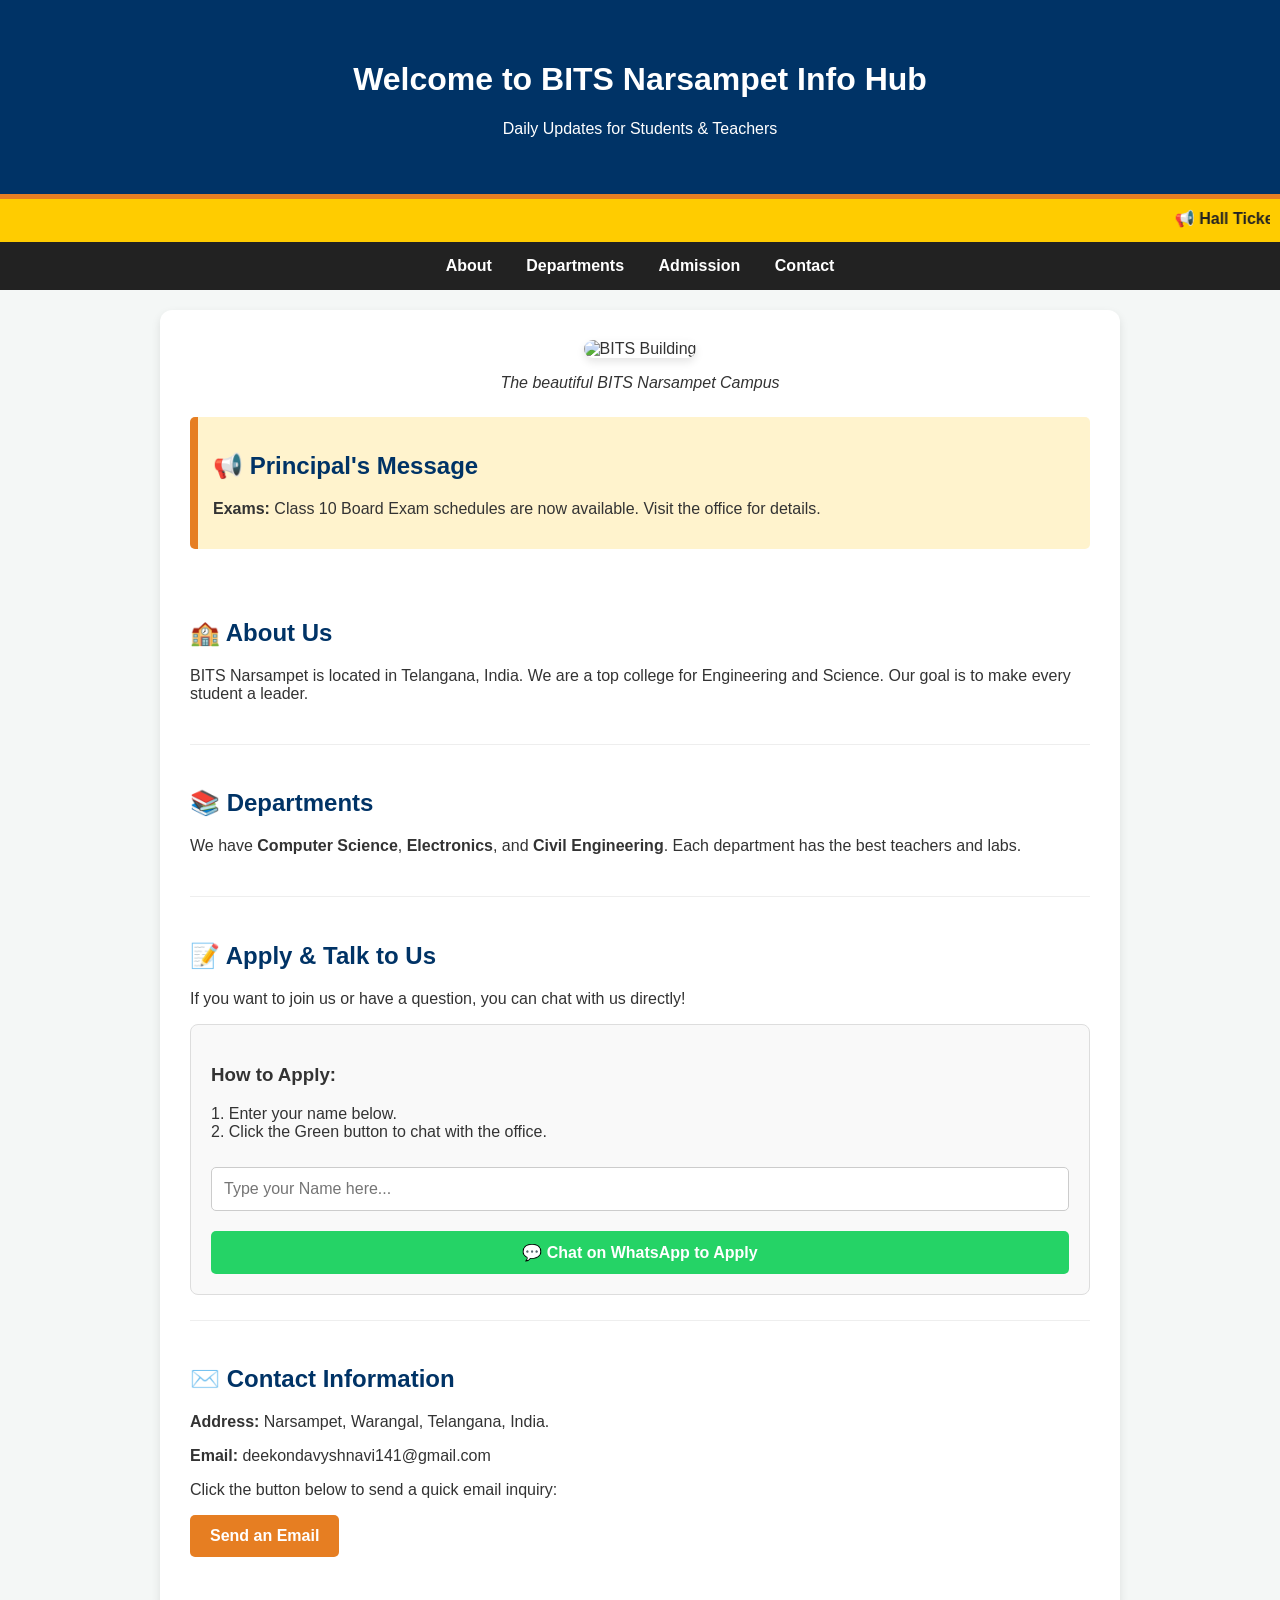
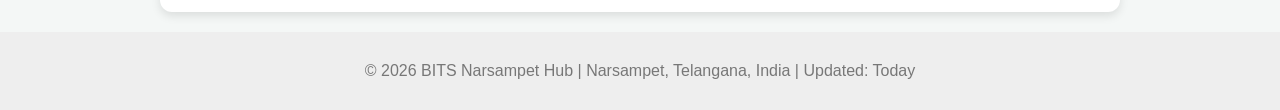
==== commit 0888c1f5: "Update index.html" ====
--- a/index.html
+++ b/index.html
@@ -23,15 +23,15 @@
         h2 { color: #003366; }
         
         /* Button Styles */
-        .btn { background: #e67e22; color: white; padding: 12px 20px; border: none; border-radius: 5px; cursor: pointer; font-size: 16px; font-weight: bold; text-decoration: none; display: inline-block; }
+        .btn { background: #e67e22; color: white; padding: 12px 20px; border: none; border-radius: 5px; cursor: pointer; font-size: 16px; font-weight: bold; text-decoration: none; display: inline-block; text-align: center; }
         .btn:hover { background: #d35400; }
         
         /* WhatsApp Green Color */
-        .whatsapp-btn { background: #25D366; color: white; padding: 12px 20px; border-radius: 5px; text-decoration: none; font-weight: bold; display: inline-block; margin-top: 10px; }
+        .whatsapp-btn { background: #25D366; color: white; padding: 12px 20px; border: none; border-radius: 5px; text-decoration: none; font-weight: bold; display: inline-block; margin-top: 10px; width: 100%; cursor: pointer; font-size: 16px; }
         .whatsapp-btn:hover { background: #128C7E; }
 
         .form-box { background: #f9f9f9; padding: 20px; border-radius: 8px; border: 1px solid #ddd; margin-top: 15px; }
-        input, select, textarea { width: 100%; padding: 10px; margin: 10px 0; border: 1px solid #ccc; border-radius: 5px; box-sizing: border-box; }
+        input { width: 100%; padding: 12px; margin: 10px 0; border: 1px solid #ccc; border-radius: 5px; box-sizing: border-box; font-size: 16px; }
         
         footer { text-align: center; padding: 30px; color: #777; background: #eee; }
         .college-img { width: 100%; border-radius: 10px; box-shadow: 0 4px 8px rgba(0,0,0,0.1); }
@@ -87,9 +87,9 @@
             
             <input type="text" id="userName" placeholder="Type your Name here...">
             
-            <a href="https://wa.me/910000000000?text=Hello! I want to apply to BITS Narsampet." target="_blank" class="whatsapp-btn">
+            <button onclick="sendWhatsApp()" class="whatsapp-btn">
                 💬 Chat on WhatsApp to Apply
-            </a>
+            </button>
         </div>
     </section>
 
@@ -107,5 +107,22 @@
     &copy; 2026 BITS Narsampet Hub | Narsampet, Telangana, India | Updated: Today
 </footer>
 
+<script>
+    function sendWhatsApp() {
+        // 1. Get the name from the input box
+        var name = document.getElementById("userName").value;
+        
+        // 2. CHANGE THIS: Put your real 10-digit number after the 91
+        var phoneNumber = "91YOUR_PHONE_NUMBER_HERE"; 
+        
+        // 3. Create the message
+        var message = "Hello! My name is " + (name ? name : "a student") + ". I want to apply to BITS Narsampet.";
+        
+        // 4. Open WhatsApp link
+        var url = "https://wa.me/" + phoneNumber + "?text=" + encodeURIComponent(message);
+        window.open(url, '_blank');
+    }
+</script>
+
 </body>
 </html>
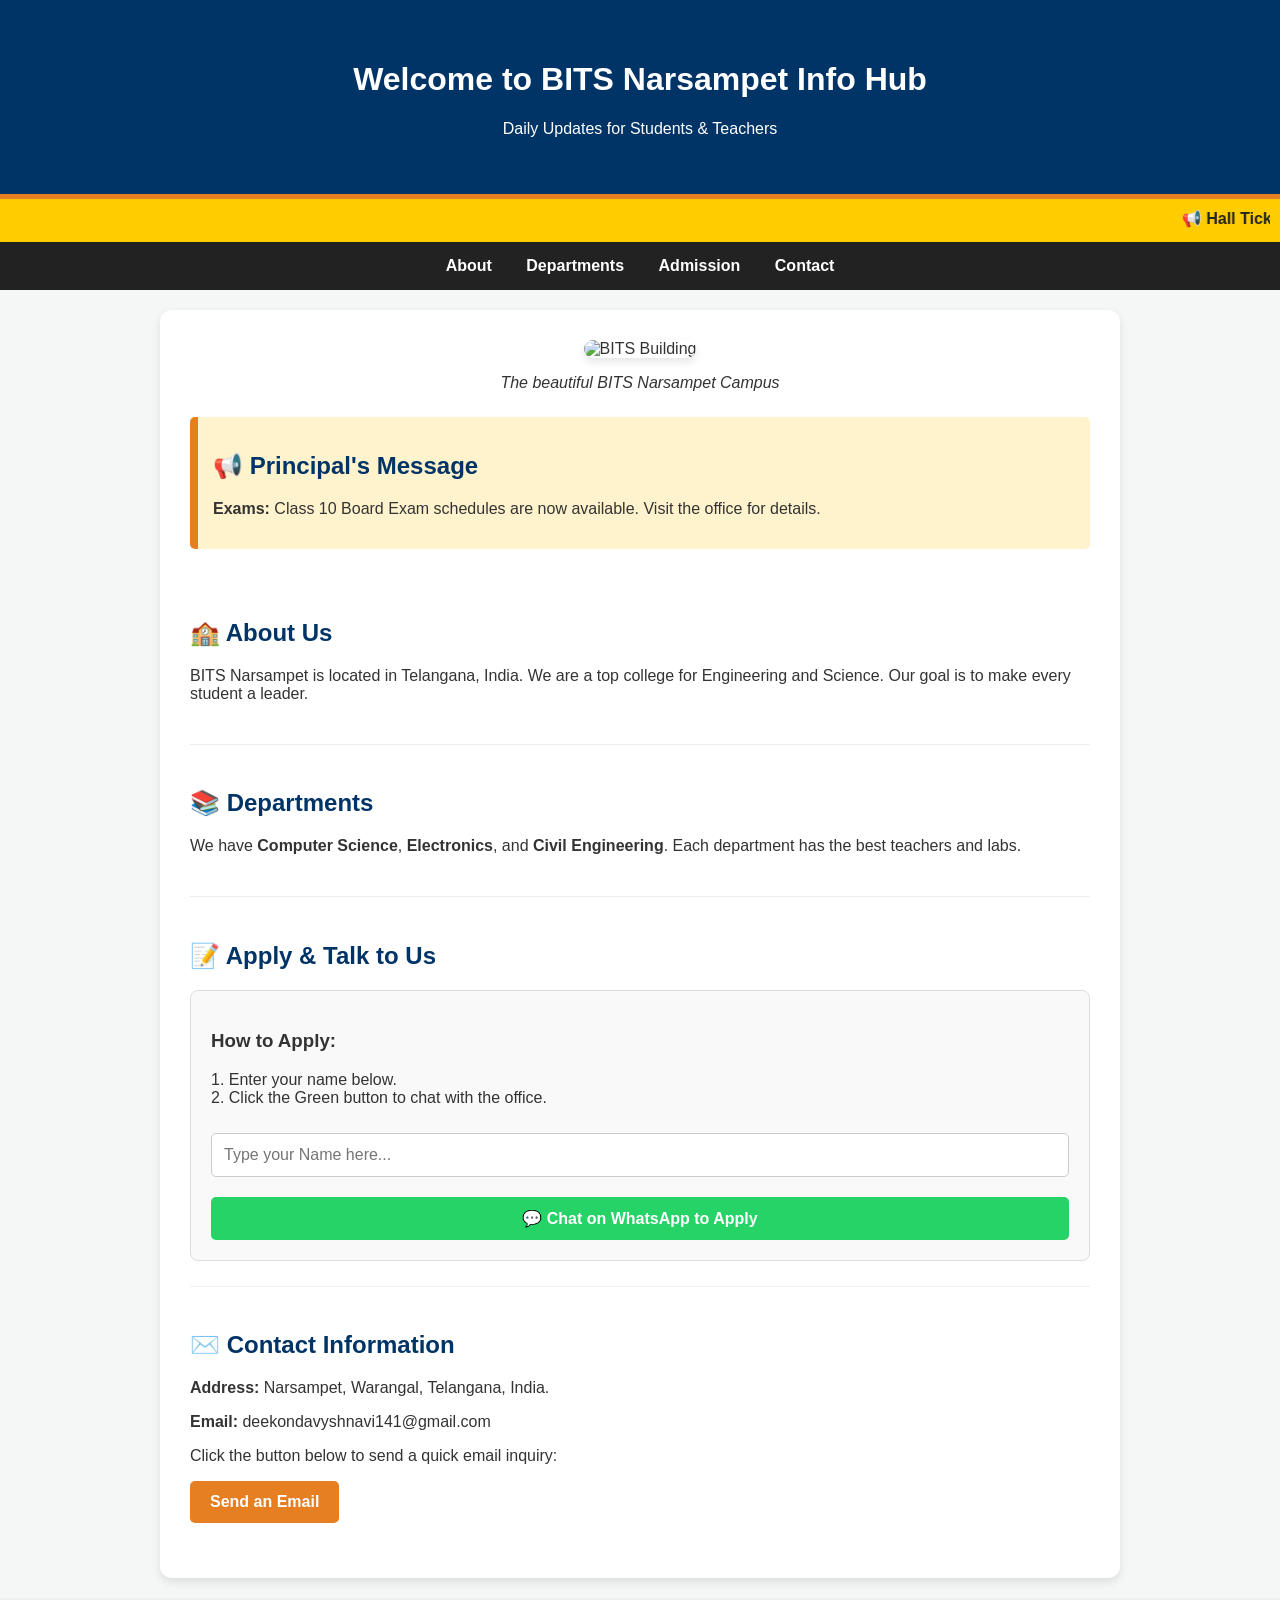
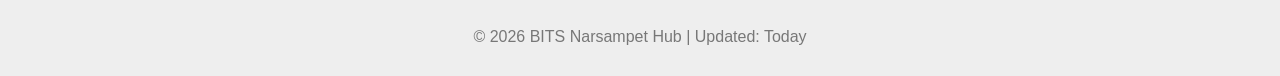
==== commit 37983742: "Update index.html" ====
--- a/index.html
+++ b/index.html
@@ -3,36 +3,21 @@
 <head>
     <title>BITS Narsampet - Student Hub</title>
     <style>
-        /* Modern and clean look */
         body { font-family: 'Segoe UI', sans-serif; margin: 0; background-color: #f4f7f6; color: #333; }
-        
         header { background: #003366; color: white; padding: 40px 20px; text-align: center; border-bottom: 5px solid #e67e22; }
-        
-        /* Moving News Bar */
         .news-ticker { background: #ffcc00; color: #222; padding: 10px; font-weight: bold; }
-        
         nav { background: #222; padding: 15px; text-align: center; position: sticky; top: 0; z-index: 1000; }
         nav a { color: white; text-decoration: none; margin: 0 15px; font-weight: bold; }
         nav a:hover { color: #e67e22; }
-        
         .main-container { max-width: 900px; margin: 20px auto; background: white; padding: 30px; border-radius: 12px; box-shadow: 0 4px 10px rgba(0,0,0,0.1); }
-        
         .notice-board { background: #fff3cd; border-left: 8px solid #e67e22; padding: 15px; border-radius: 5px; margin-bottom: 25px; }
-        
         section { padding: 25px 0; border-bottom: 1px solid #eee; }
         h2 { color: #003366; }
-        
-        /* Button Styles */
         .btn { background: #e67e22; color: white; padding: 12px 20px; border: none; border-radius: 5px; cursor: pointer; font-size: 16px; font-weight: bold; text-decoration: none; display: inline-block; text-align: center; }
-        .btn:hover { background: #d35400; }
-        
-        /* WhatsApp Green Color */
         .whatsapp-btn { background: #25D366; color: white; padding: 12px 20px; border: none; border-radius: 5px; text-decoration: none; font-weight: bold; display: inline-block; margin-top: 10px; width: 100%; cursor: pointer; font-size: 16px; }
         .whatsapp-btn:hover { background: #128C7E; }
-
         .form-box { background: #f9f9f9; padding: 20px; border-radius: 8px; border: 1px solid #ddd; margin-top: 15px; }
         input { width: 100%; padding: 12px; margin: 10px 0; border: 1px solid #ccc; border-radius: 5px; box-sizing: border-box; font-size: 16px; }
-        
         footer { text-align: center; padding: 30px; color: #777; background: #eee; }
         .college-img { width: 100%; border-radius: 10px; box-shadow: 0 4px 8px rgba(0,0,0,0.1); }
     </style>
@@ -56,7 +41,6 @@
 </nav>
 
 <div class="main-container">
-
     <div style="text-align: center; margin-bottom: 25px;">
         <img src="https://bitswgl.ac.in/assets/img/about/bits_building.png" alt="BITS Building" class="college-img">
         <p><i>The beautiful BITS Narsampet Campus</i></p>
@@ -79,17 +63,11 @@
 
     <section id="admission">
         <h2>📝 Apply & Talk to Us</h2>
-        <p>If you want to join us or have a question, you can chat with us directly!</p>
-        
         <div class="form-box">
             <h3>How to Apply:</h3>
             <p>1. Enter your name below.<br>2. Click the Green button to chat with the office.</p>
-            
             <input type="text" id="userName" placeholder="Type your Name here...">
-            
-            <button onclick="sendWhatsApp()" class="whatsapp-btn">
-                💬 Chat on WhatsApp to Apply
-            </button>
+            <button onclick="sendWhatsApp()" class="whatsapp-btn">💬 Chat on WhatsApp to Apply</button>
         </div>
     </section>
 
@@ -100,25 +78,22 @@
         <p>Click the button below to send a quick email inquiry:</p>
         <a href="mailto:deekondavyshnavi141@gmail.com" class="btn">Send an Email</a>
     </section>
-
 </div>
 
-<footer>
-    &copy; 2026 BITS Narsampet Hub | Narsampet, Telangana, India | Updated: Today
-</footer>
+<footer>&copy; 2026 BITS Narsampet Hub | Updated: Today</footer>
 
 <script>
     function sendWhatsApp() {
-        // 1. Get the name from the input box
+        // Get the name from the input field
         var name = document.getElementById("userName").value;
         
-        // 2. CHANGE THIS: Put your real 10-digit number after the 91
-        var phoneNumber = "91YOUR_PHONE_NUMBER_HERE"; 
+        // YOUR UPDATED PHONE NUMBER
+        var phoneNumber = "919000120472"; 
         
-        // 3. Create the message
+        // Create the message. If name is empty, it says "a student"
         var message = "Hello! My name is " + (name ? name : "a student") + ". I want to apply to BITS Narsampet.";
         
-        // 4. Open WhatsApp link
+        // Open the WhatsApp URL
         var url = "https://wa.me/" + phoneNumber + "?text=" + encodeURIComponent(message);
         window.open(url, '_blank');
     }
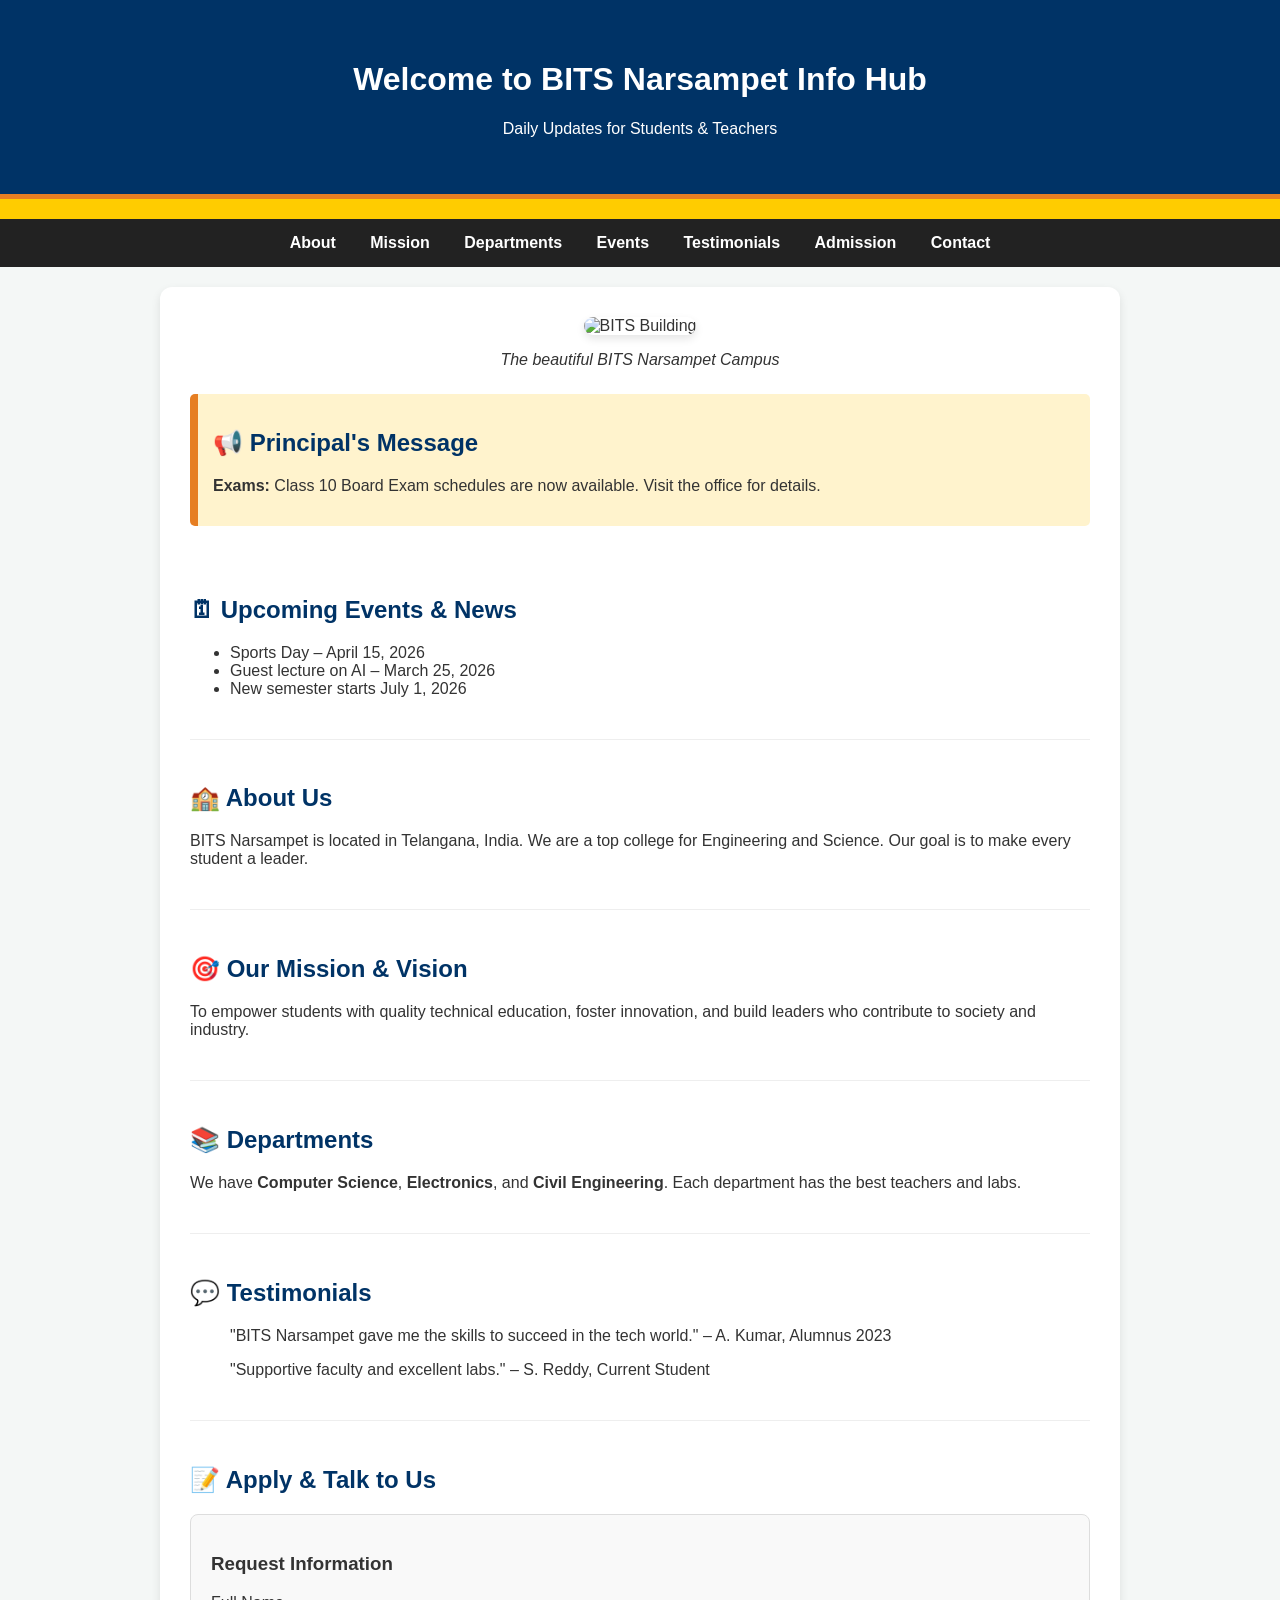
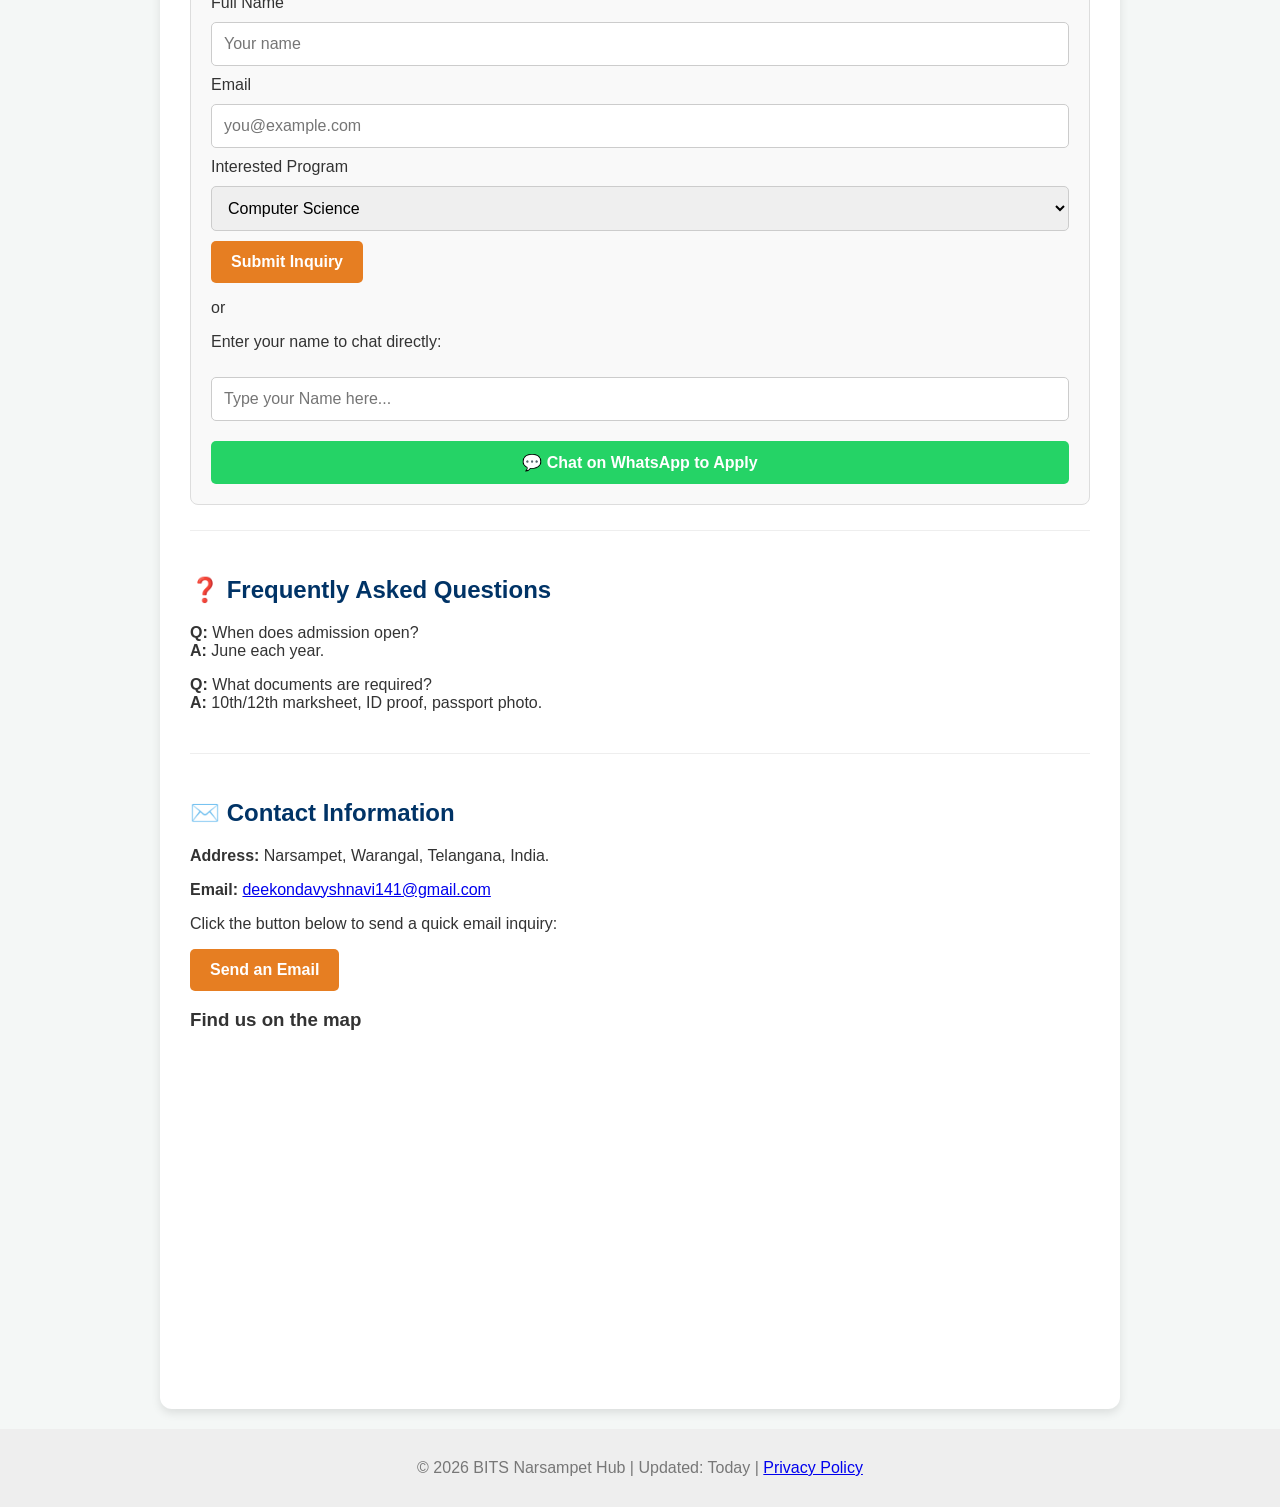
==== commit 0e7d86a9: "uploading additional files to support new features uploading additional files to support new feature" ====
--- a/index.html
+++ b/index.html
@@ -1,26 +1,14 @@
 <!DOCTYPE html>
-<html>
+<html lang="en">
 <head>
+    <meta charset="UTF-8">
+    <meta name="viewport" content="width=device-width, initial-scale=1.0">
+    <meta name="description" content="Official information hub for BITS Narsampet students and applicants. News, departments, admissions, contact and more.">
+    <meta name="keywords" content="BITS Narsampet, engineering college, admissions, student hub">
+    <meta name="author" content="BITS Narsampet">
     <title>BITS Narsampet - Student Hub</title>
-    <style>
-        body { font-family: 'Segoe UI', sans-serif; margin: 0; background-color: #f4f7f6; color: #333; }
-        header { background: #003366; color: white; padding: 40px 20px; text-align: center; border-bottom: 5px solid #e67e22; }
-        .news-ticker { background: #ffcc00; color: #222; padding: 10px; font-weight: bold; }
-        nav { background: #222; padding: 15px; text-align: center; position: sticky; top: 0; z-index: 1000; }
-        nav a { color: white; text-decoration: none; margin: 0 15px; font-weight: bold; }
-        nav a:hover { color: #e67e22; }
-        .main-container { max-width: 900px; margin: 20px auto; background: white; padding: 30px; border-radius: 12px; box-shadow: 0 4px 10px rgba(0,0,0,0.1); }
-        .notice-board { background: #fff3cd; border-left: 8px solid #e67e22; padding: 15px; border-radius: 5px; margin-bottom: 25px; }
-        section { padding: 25px 0; border-bottom: 1px solid #eee; }
-        h2 { color: #003366; }
-        .btn { background: #e67e22; color: white; padding: 12px 20px; border: none; border-radius: 5px; cursor: pointer; font-size: 16px; font-weight: bold; text-decoration: none; display: inline-block; text-align: center; }
-        .whatsapp-btn { background: #25D366; color: white; padding: 12px 20px; border: none; border-radius: 5px; text-decoration: none; font-weight: bold; display: inline-block; margin-top: 10px; width: 100%; cursor: pointer; font-size: 16px; }
-        .whatsapp-btn:hover { background: #128C7E; }
-        .form-box { background: #f9f9f9; padding: 20px; border-radius: 8px; border: 1px solid #ddd; margin-top: 15px; }
-        input { width: 100%; padding: 12px; margin: 10px 0; border: 1px solid #ccc; border-radius: 5px; box-sizing: border-box; font-size: 16px; }
-        footer { text-align: center; padding: 30px; color: #777; background: #eee; }
-        .college-img { width: 100%; border-radius: 10px; box-shadow: 0 4px 8px rgba(0,0,0,0.1); }
-    </style>
+    <link rel="icon" href="favicon.ico">
+    <link rel="stylesheet" href="styles.css">
 </head>
 <body>
 
@@ -30,12 +18,15 @@
 </header>
 
 <div class="news-ticker">
-    <marquee>📢 Hall Tickets are out! | Sports Day next week! | New Admissions for 2026 started! | Stay safe and keep learning.</marquee>
+    <p>📢 Hall Tickets are out! | Sports Day next week! | New Admissions for 2026 started! | Stay safe and keep learning.</p>
 </div>
 
 <nav>
     <a href="#about">About</a>
+    <a href="#mission">Mission</a>
     <a href="#departments">Departments</a>
+    <a href="#events">Events</a>
+    <a href="#testimonials">Testimonials</a>
     <a href="#admission">Admission</a>
     <a href="#contact">Contact</a>
 </nav>
@@ -50,54 +41,79 @@
         <h2>📢 Principal's Message</h2>
         <p><strong>Exams:</strong> Class 10 Board Exam schedules are now available. Visit the office for details.</p>
     </div>
+    <section id="events">
+        <h2>🗓 Upcoming Events & News</h2>
+        <ul>
+            <li>Sports Day – April 15, 2026</li>
+            <li>Guest lecture on AI – March 25, 2026</li>
+            <li>New semester starts July 1, 2026</li>
+        </ul>
+    </section>
 
     <section id="about">
         <h2>🏫 About Us</h2>
         <p>BITS Narsampet is located in Telangana, India. We are a top college for Engineering and Science. Our goal is to make every student a leader.</p>
+    </section>
+    <section id="mission">
+        <h2>🎯 Our Mission & Vision</h2>
+        <p>To empower students with quality technical education, foster innovation, and build leaders who contribute to society and industry.</p>
     </section>
 
     <section id="departments">
         <h2>📚 Departments</h2>
         <p>We have <strong>Computer Science</strong>, <strong>Electronics</strong>, and <strong>Civil Engineering</strong>. Each department has the best teachers and labs.</p>
     </section>
+    <section id="testimonials">
+        <h2>💬 Testimonials</h2>
+        <blockquote>"BITS Narsampet gave me the skills to succeed in the tech world." – A. Kumar, Alumnus 2023</blockquote>
+        <blockquote>"Supportive faculty and excellent labs." – S. Reddy, Current Student</blockquote>
+    </section>
 
     <section id="admission">
         <h2>📝 Apply & Talk to Us</h2>
         <div class="form-box">
-            <h3>How to Apply:</h3>
-            <p>1. Enter your name below.<br>2. Click the Green button to chat with the office.</p>
+            <h3>Request Information</h3>
+            <form id="leadForm" onsubmit="submitLead(event)">
+                <label for="name">Full Name</label>
+                <input type="text" id="name" name="name" placeholder="Your name" required>
+                <label for="email">Email</label>
+                <input type="email" id="email" name="email" placeholder="you@example.com" required>
+                <label for="program">Interested Program</label>
+                <select id="program" name="program">
+                    <option value="Computer Science">Computer Science</option>
+                    <option value="Electronics">Electronics</option>
+                    <option value="Civil Engineering">Civil Engineering</option>
+                </select>
+                <button type="submit" class="btn">Submit Inquiry</button>
+            </form>
+            <p>or</p>
+            <p>Enter your name to chat directly:</p>
             <input type="text" id="userName" placeholder="Type your Name here...">
             <button onclick="sendWhatsApp()" class="whatsapp-btn">💬 Chat on WhatsApp to Apply</button>
         </div>
     </section>
 
+    <section id="faq">
+        <h2>❓ Frequently Asked Questions</h2>
+        <p><strong>Q:</strong> When does admission open?<br><strong>A:</strong> June each year.</p>
+        <p><strong>Q:</strong> What documents are required?<br><strong>A:</strong> 10th/12th marksheet, ID proof, passport photo.</p>
+    </section>
     <section id="contact" style="border-bottom: none;">
         <h2>✉️ Contact Information</h2>
         <p><strong>Address:</strong> Narsampet, Warangal, Telangana, India.</p>
-        <p><strong>Email:</strong> deekondavyshnavi141@gmail.com</p>
+        <p><strong>Email:</strong> <a href="mailto:deekondavyshnavi141@gmail.com">deekondavyshnavi141@gmail.com</a></p>
         <p>Click the button below to send a quick email inquiry:</p>
         <a href="mailto:deekondavyshnavi141@gmail.com" class="btn">Send an Email</a>
+        <h3>Find us on the map</h3>
+        <iframe
+            src="https://www.google.com/maps/embed?pb=!1m18!1m12!1m3!1d3820.0000000000005!2d78.91500000000001!3d17.783000000000002!2m3!1f0!2f0!3f0!3m2!1i1024!2i768!4f13.1!3m3!1m2!1s0x0%3A0x0!2zMTfCsDQ2JzMyLjAiTiA3OMKwNTQnMTkuMCJF!5e0!3m2!1sen!2sin!4v1610000000000"
+            width="100%" height="300" style="border:0;" allowfullscreen="" loading="lazy"></iframe>
     </section>
 </div>
 
-<footer>&copy; 2026 BITS Narsampet Hub | Updated: Today</footer>
+<footer>&copy; <span id="currentYear">2026</span> BITS Narsampet Hub | Updated: Today | <a href="privacy.html">Privacy Policy</a></footer>
 
-<script>
-    function sendWhatsApp() {
-        // Get the name from the input field
-        var name = document.getElementById("userName").value;
-        
-        // YOUR UPDATED PHONE NUMBER
-        var phoneNumber = "919000120472"; 
-        
-        // Create the message. If name is empty, it says "a student"
-        var message = "Hello! My name is " + (name ? name : "a student") + ". I want to apply to BITS Narsampet.";
-        
-        // Open the WhatsApp URL
-        var url = "https://wa.me/" + phoneNumber + "?text=" + encodeURIComponent(message);
-        window.open(url, '_blank');
-    }
-</script>
-
+<script src="script.js"></script>
+<!-- Analytics placeholder: insert Google Analytics or similar here -->
 </body>
 </html>
--- a/styles.css
+++ b/styles.css
@@ -0,0 +1,153 @@
+/* Basic Reset and Typography */
+html, body {
+    margin: 0;
+    padding: 0;
+    font-family: 'Segoe UI', sans-serif;
+    background-color: #f4f7f6;
+    color: #333;
+}
+
+/* Header */
+header {
+    background: #003366;
+    color: white;
+    padding: 40px 20px;
+    text-align: center;
+    border-bottom: 5px solid #e67e22;
+}
+
+/* Ticker */
+.news-ticker {
+    background: #ffcc00;
+    color: #222;
+    padding: 10px;
+    font-weight: bold;
+    overflow: hidden;
+    position: relative;
+}
+.news-ticker p {
+    position: absolute;
+    width: 100%;
+    height: 100%;
+    margin: 0;
+    line-height: 30px;
+    text-align: center;
+    transform: translateX(100%);
+    animation: ticker 15s linear infinite;
+}
+@keyframes ticker {
+    0% { transform: translateX(100%); }
+    100% { transform: translateX(-100%); }
+}
+
+/* Navigation */
+nav {
+    background: #222;
+    padding: 15px;
+    text-align: center;
+    position: sticky;
+    top: 0;
+    z-index: 1000;
+}
+nav a {
+    color: white;
+    text-decoration: none;
+    margin: 0 15px;
+    font-weight: bold;
+}
+nav a:hover {
+    color: #e67e22;
+}
+
+/* Container */
+.main-container {
+    max-width: 900px;
+    margin: 20px auto;
+    background: white;
+    padding: 30px;
+    border-radius: 12px;
+    box-shadow: 0 4px 10px rgba(0,0,0,0.1);
+}
+
+.notice-board {
+    background: #fff3cd;
+    border-left: 8px solid #e67e22;
+    padding: 15px;
+    border-radius: 5px;
+    margin-bottom: 25px;
+}
+
+section {
+    padding: 25px 0;
+    border-bottom: 1px solid #eee;
+}
+h2 {
+    color: #003366;
+}
+
+.btn {
+    background: #e67e22;
+    color: white;
+    padding: 12px 20px;
+    border: none;
+    border-radius: 5px;
+    cursor: pointer;
+    font-size: 16px;
+    font-weight: bold;
+    text-decoration: none;
+    display: inline-block;
+    text-align: center;
+}
+
+.whatsapp-btn {
+    background: #25D366;
+    color: white;
+    padding: 12px 20px;
+    border: none;
+    border-radius: 5px;
+    text-decoration: none;
+    font-weight: bold;
+    display: inline-block;
+    margin-top: 10px;
+    width: 100%;
+    cursor: pointer;
+    font-size: 16px;
+}
+.whatsapp-btn:hover { background: #128C7E; }
+
+.form-box {
+    background: #f9f9f9;
+    padding: 20px;
+    border-radius: 8px;
+    border: 1px solid #ddd;
+    margin-top: 15px;
+}
+
+input, select, textarea {
+    width: 100%;
+    padding: 12px;
+    margin: 10px 0;
+    border: 1px solid #ccc;
+    border-radius: 5px;
+    box-sizing: border-box;
+    font-size: 16px;
+}
+
+footer {
+    text-align: center;
+    padding: 30px;
+    color: #777;
+    background: #eee;
+}
+
+.college-img {
+    width: 100%;
+    border-radius: 10px;
+    box-shadow: 0 4px 8px rgba(0,0,0,0.1);
+}
+
+/* Responsive tweaks */
+@media (max-width: 600px) {
+    nav a { display: block; margin: 10px 0; }
+    .main-container { padding: 15px; }
+}
